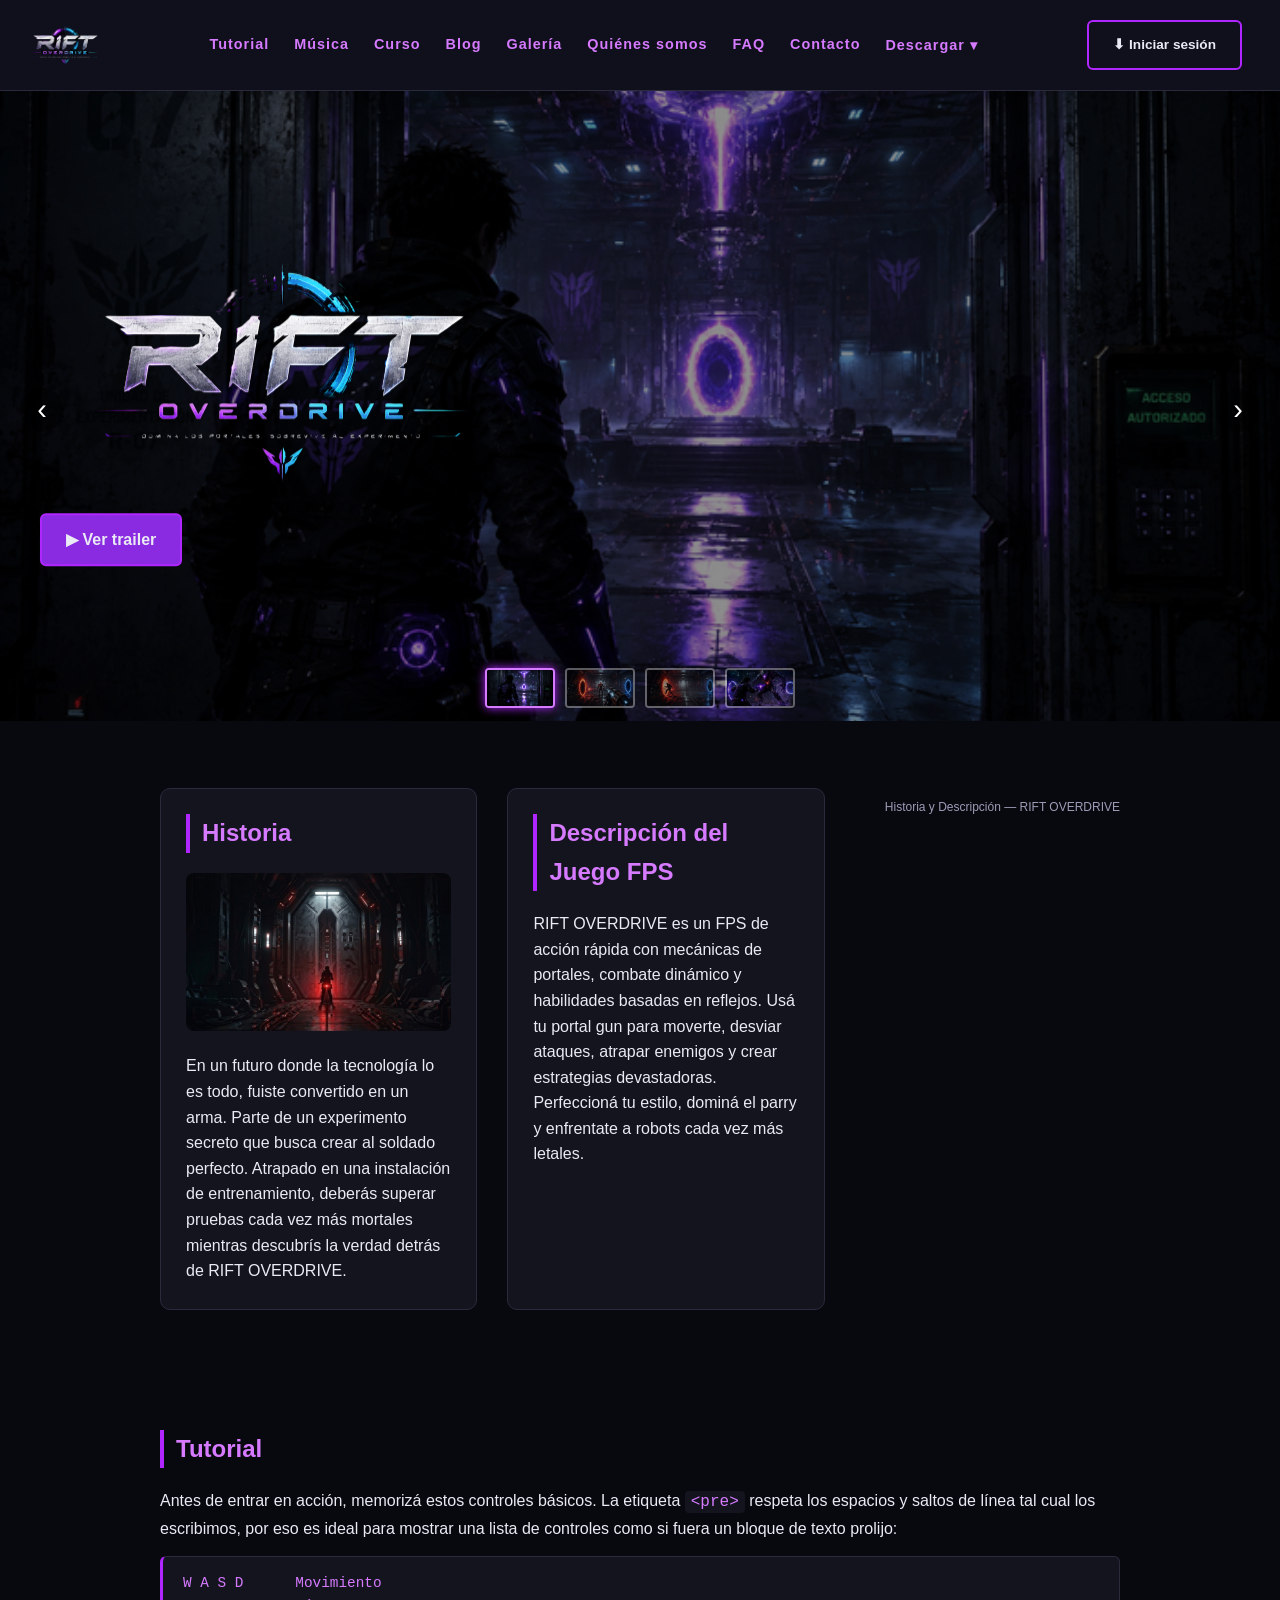
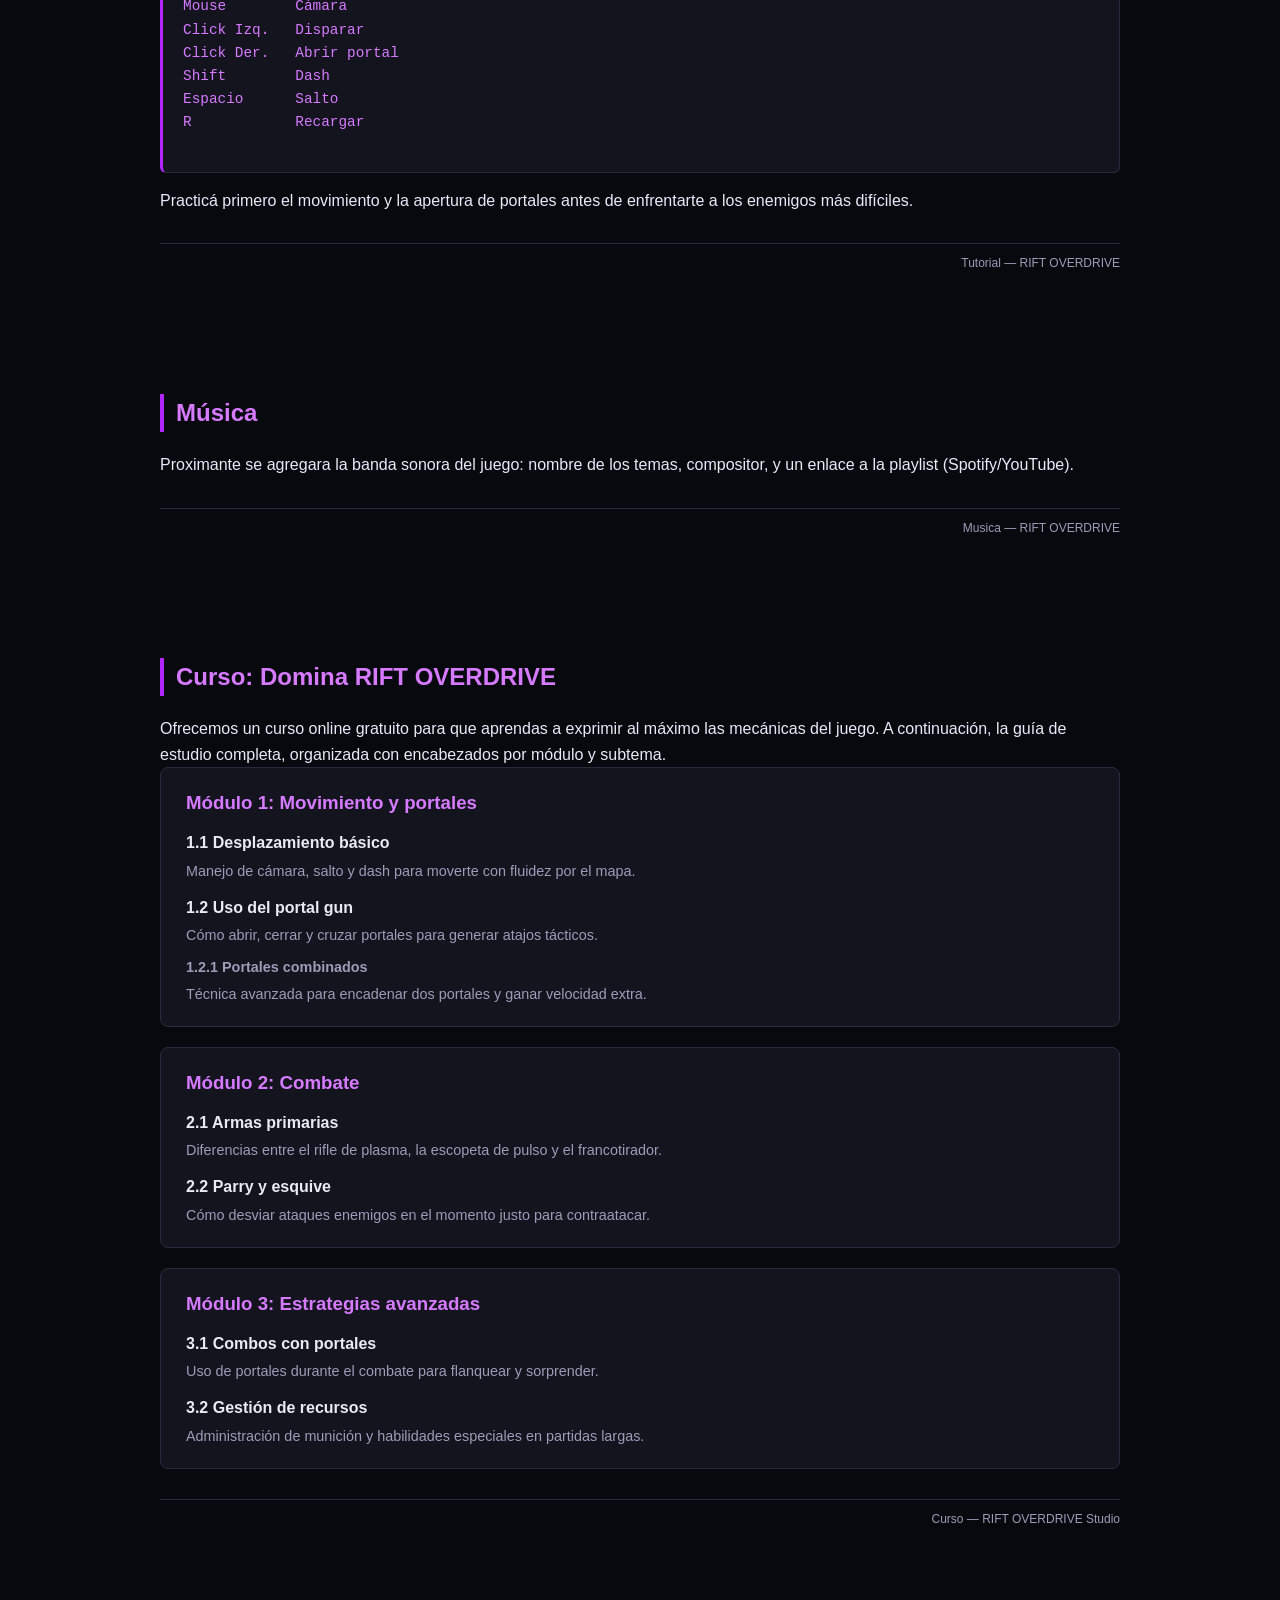
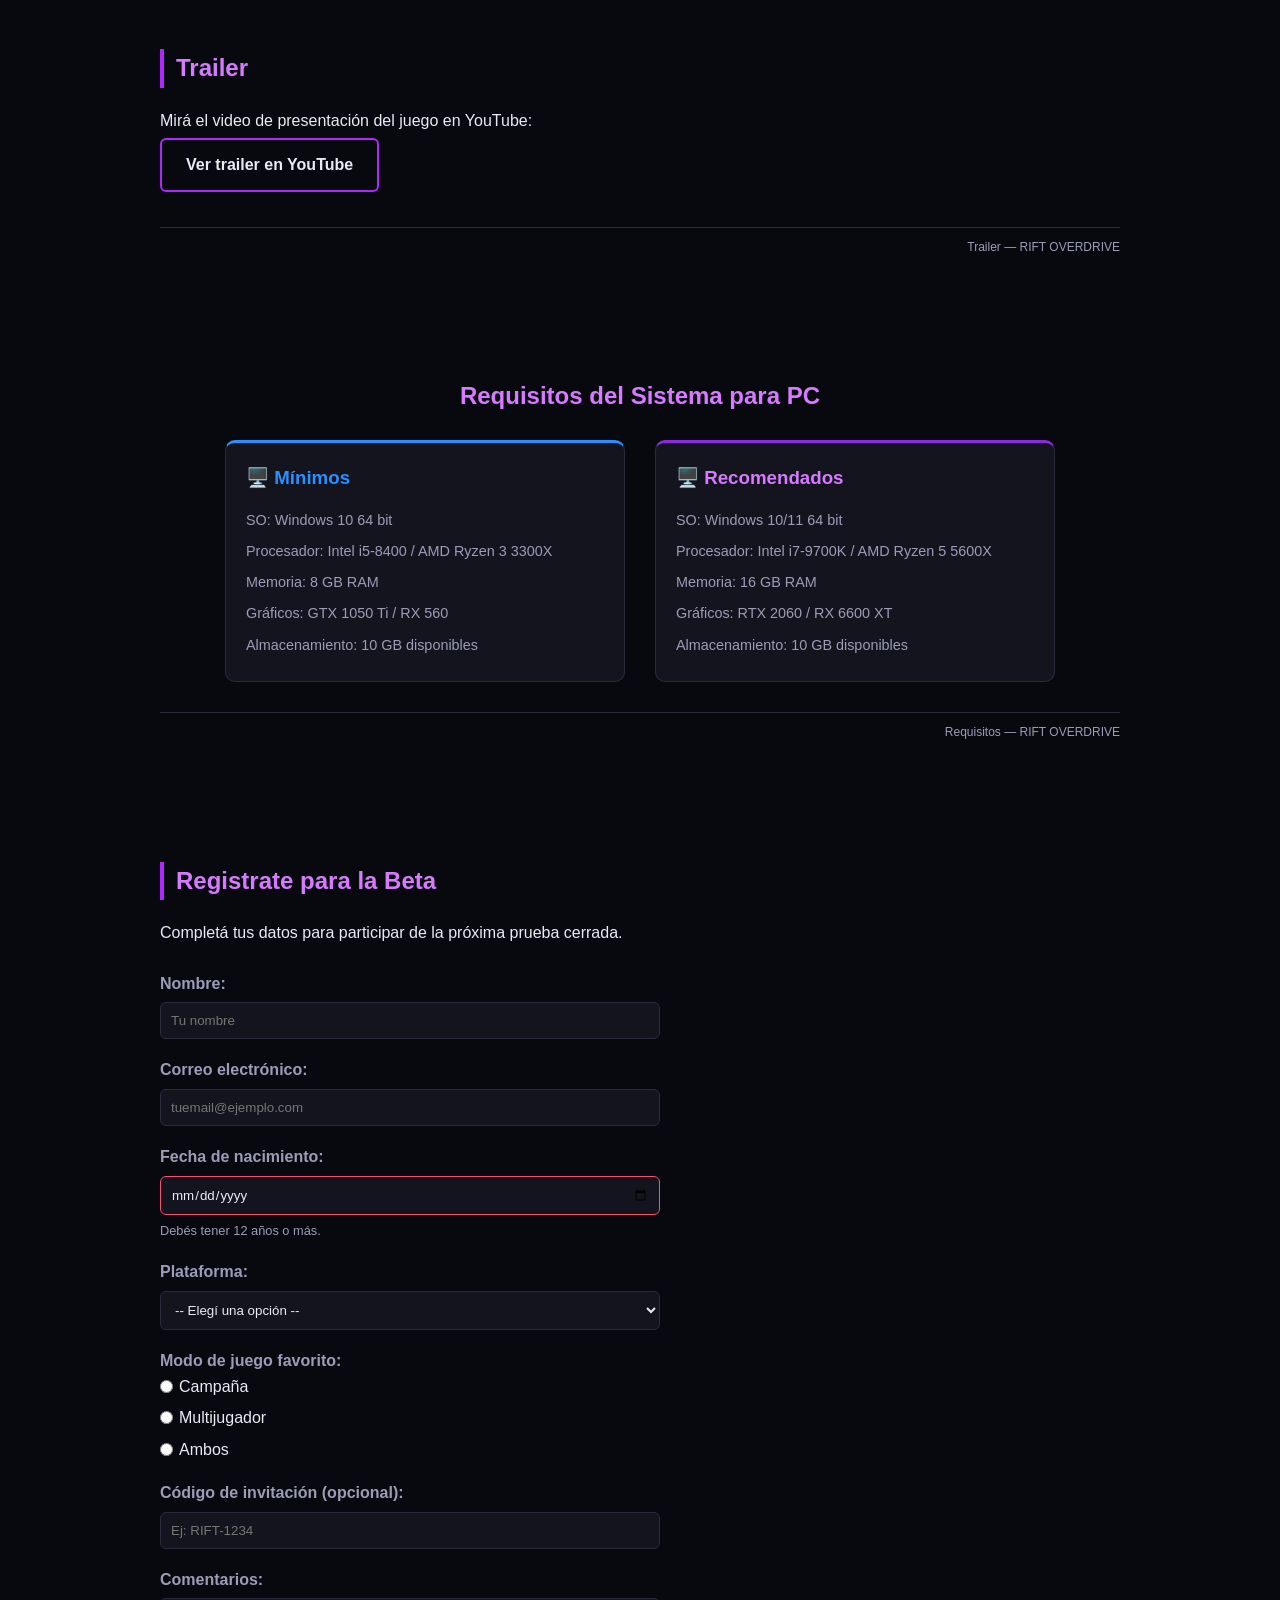
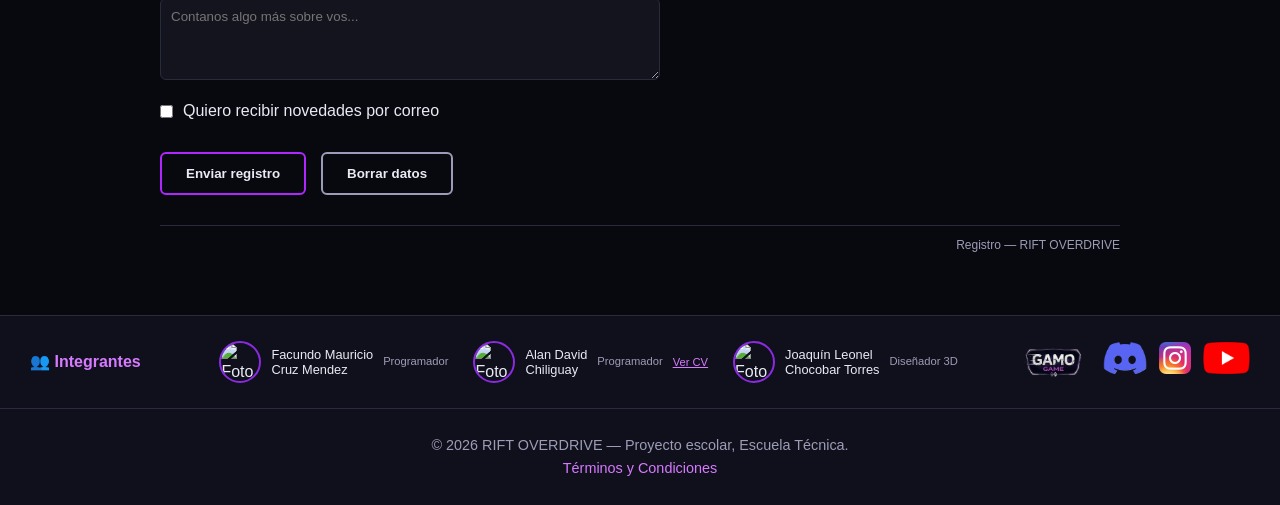
==== index.html @ cf60bb04 "nuevos cambios en la web" ====
<!DOCTYPE html>
<html lang="es">
<head>
  <meta charset="UTF-8">
  <meta name="viewport" content="width=device-width, initial-scale=1.0">
  <title>RIFT OVERDRIVE — Juego FPS de portales futurista para PC</title>
  <meta name="description" content="RIFT OVERDRIVE es un videojuego FPS futurista con portales y combate rapido. Descarga la beta para Windows y Linux, mira el trailer y conoce la historia.">
  <link rel="stylesheet" href="RIFT-OVERDRIVE.css">
</head>
<body>

  <a href="#contenido-principal" class="skip-link">Saltar al contenido principal</a>

  <!-- ===================== ENCABEZADO / LOGO + MENÚ ===================== -->
  <header class="header">
    <img src="img/logo-header.png" alt="Logo de RIFT OVERDRIVE" class="logo" width="70" height="42">

    <nav class="nav">
      <a href="#tutorial">Tutorial</a>
      <a href="#musica">Música</a>
      <a href="#curso">Curso</a>
      <a href="blog.html">Blog</a>
      <a href="galeria.html">Galería</a>
      <a href="quienes-somos.html">Quiénes somos</a>
      <a href="preguntas.html">FAQ</a>
      <a href="contacto.html">Contacto</a>

      <div class="dropdown">
        <a href="descarga.html">Descargar ▾</a>
        <div class="dropdown-menu">
          <a href="descargas/rift-overdrive-windows.zip" download>Windows</a>
          <a href="descargas/rift-overdrive-linux.zip" download>Linux</a>
        </div>
      </div>
    </nav>

    <a href="login.html" class="boton boton-header">⬇ Iniciar sesión</a>
  </header>

  <main id="contenido-principal">

  <h1 class="visualmente-oculto">RIFT OVERDRIVE — FPS de acción con portales</h1>

  <!-- ===================== INICIO / HERO (CARRUSEL ESTILO STEAM) ===================== -->
  <section id="inicio" class="hero">

    <div class="hero-media">
      <button type="button" class="hero-flecha hero-flecha-izq" onclick="cambiarHero(-1)" aria-label="Imagen anterior">‹</button>

      <img src="img/sala.png"
           alt="Instalación de entrenamiento donde transcurre la historia"
           class="hero-img" id="hero-img-principal">

      <button type="button" class="hero-flecha hero-flecha-der" onclick="cambiarHero(1)" aria-label="Imagen siguiente">›</button>
    </div>

    <div class="hero-texto">
      <img src="img/logo-hero.png" alt="RIFT OVERDRIVE — Domina los portales. Sobrevive al experimento." class="hero-logo">
      <a href="https://www.youtube.com/" target="_blank" rel="noopener noreferrer" class="boton boton-play">
        <span aria-hidden="true">▶</span> Ver trailer
      </a>
    </div>

    <div class="hero-miniaturas">
      <button type="button" class="miniatura activa" onclick="mostrarHero(0)" aria-label="Ver imagen 1">
        <img src="img/sala.png" alt="Escenario principal">
      </button>
      <button type="button" class="miniatura" onclick="mostrarHero(1)" aria-label="Ver imagen 2">
        <img src="img/batalla.jpg" alt="Escenario de combate">
      </button>
      <button type="button" class="miniatura" onclick="mostrarHero(2)" aria-label="Ver imagen 3">
        <img src="img/portal2.jpg" alt="Uso de portal">
      </button>
      <button type="button" class="miniatura" onclick="mostrarHero(3)" aria-label="Ver imagen 4">
        <img src="img/enemigo.png" alt="Combate contra enemigo">
      </button>
    </div>
  </section>

  <!-- ===================== HISTORIA + DESCRIPCIÓN ===================== -->
  <section class="seccion dos-columnas">
    <div class="columna" id="historia">
      <h2>Historia</h2>
      <img src="img/portal.jpg" alt="Silueta atravesando un portal en un pasillo oscuro" class="img-columna">
      <p>
        En un futuro donde la tecnología lo es todo, fuiste convertido en un
        arma. Parte de un experimento secreto que busca crear al soldado
        perfecto. Atrapado en una instalación de entrenamiento, deberás
        superar pruebas cada vez más mortales mientras descubrís la verdad
        detrás de RIFT OVERDRIVE.
      </p>
    </div>

    <div class="columna" id="descripcion">
      <h2>Descripción del Juego FPS</h2>
      <p>
        RIFT OVERDRIVE es un FPS de acción rápida con mecánicas de portales,
        combate dinámico y habilidades basadas en reflejos. Usá tu portal gun
        para moverte, desviar ataques, atrapar enemigos y crear estrategias
        devastadoras. Perfeccioná tu estilo, dominá el parry y enfrentate a
        robots cada vez más letales.
      </p>
    </div>

    <hr>
    <footer class="footer-seccion">
      <p>Historia y Descripción — RIFT OVERDRIVE</p>
    </footer>
  </section>

  <!-- ===================== TUTORIAL ===================== -->
  <section id="tutorial" class="seccion">
    <h2>Tutorial</h2>
    <p>
      Antes de entrar en acción, memorizá estos controles básicos. La etiqueta
      <code>&lt;pre&gt;</code> respeta los espacios y saltos de línea tal cual
      los escribimos, por eso es ideal para mostrar una lista de controles
      como si fuera un bloque de texto prolijo:
    </p>
    <pre class="controles">
W A S D      Movimiento
Mouse        Cámara
Click Izq.   Disparar
Click Der.   Abrir portal
Shift        Dash
Espacio      Salto
R            Recargar
    </pre>
    <p>
      Practicá primero el movimiento y la apertura de portales antes de
      enfrentarte a los enemigos más difíciles.
    </p>

    <hr>
    <footer class="footer-seccion">
      <p>Tutorial — RIFT OVERDRIVE</p>
    </footer>
  </section>

  <!-- ===================== MÚSICA ===================== -->
  <section id="musica" class="seccion">
    <h2>Música</h2>
    <p>
      Proximante se agregara la banda sonora del juego: nombre de los temas,
      compositor, y un enlace a la playlist (Spotify/YouTube).
    </p>

    <hr>
    <footer class="footer-seccion">
      <p>Musica — RIFT OVERDRIVE</p>
    </footer>
  </section>

  <!-- ===================== CURSO ===================== -->
  <section id="curso" class="seccion">
    <h2>Curso: Domina RIFT OVERDRIVE</h2>
    <p>
      Ofrecemos un curso online gratuito para que aprendas a exprimir al
      máximo las mecánicas del juego. A continuación, la guía de estudio
      completa, organizada con encabezados por módulo y subtema.
    </p>

    <article class="modulo">
      <h3>Módulo 1: Movimiento y portales</h3>

      <h4>1.1 Desplazamiento básico</h4>
      <p>Manejo de cámara, salto y dash para moverte con fluidez por el mapa.</p>

      <h4>1.2 Uso del portal gun</h4>
      <p>Cómo abrir, cerrar y cruzar portales para generar atajos tácticos.</p>

      <h5>1.2.1 Portales combinados</h5>
      <p>Técnica avanzada para encadenar dos portales y ganar velocidad extra.</p>
    </article>

    <article class="modulo">
      <h3>Módulo 2: Combate</h3>

      <h4>2.1 Armas primarias</h4>
      <p>Diferencias entre el rifle de plasma, la escopeta de pulso y el francotirador.</p>

      <h4>2.2 Parry y esquive</h4>
      <p>Cómo desviar ataques enemigos en el momento justo para contraatacar.</p>
    </article>

    <article class="modulo">
      <h3>Módulo 3: Estrategias avanzadas</h3>

      <h4>3.1 Combos con portales</h4>
      <p>Uso de portales durante el combate para flanquear y sorprender.</p>

      <h4>3.2 Gestión de recursos</h4>
      <p>Administración de munición y habilidades especiales en partidas largas.</p>
    </article>

    <hr>
    <footer class="footer-seccion">
      <p>Curso — RIFT OVERDRIVE Studio</p>
    </footer>
  </section>

  <!-- ===================== TRAILER ===================== -->
  <section id="trailer" class="seccion">
    <h2>Trailer</h2>
    <p>Mirá el video de presentación del juego en YouTube:</p>
    <a href="https://www.youtube.com/" target="_blank" rel="noopener noreferrer" class="boton">
      Ver trailer en YouTube
    </a>

    <hr>
    <footer class="footer-seccion">
      <p>Trailer — RIFT OVERDRIVE</p>
    </footer>
  </section>


  <!-- ===================== REQUISITOS ===================== -->
  <section id="requisitos" class="seccion">
    <h2 class="titulo-centrado">Requisitos del Sistema para PC</h2>

    <div class="requisitos-grid">
      <div class="req-columna req-minimos">
        <h3><span aria-hidden="true">🖥️</span> Mínimos</h3>
        <ul>
          <li>SO: Windows 10 64 bit</li>
          <li>Procesador: Intel i5-8400 / AMD Ryzen 3 3300X</li>
          <li>Memoria: 8 GB RAM</li>
          <li>Gráficos: GTX 1050 Ti / RX 560</li>
          <li>Almacenamiento: 10 GB disponibles</li>
        </ul>
      </div>

      <div class="req-columna req-recomendados">
        <h3><span aria-hidden="true">🖥️</span> Recomendados</h3>
        <ul>
          <li>SO: Windows 10/11 64 bit</li>
          <li>Procesador: Intel i7-9700K / AMD Ryzen 5 5600X</li>
          <li>Memoria: 16 GB RAM</li>
          <li>Gráficos: RTX 2060 / RX 6600 XT</li>
          <li>Almacenamiento: 10 GB disponibles</li>
        </ul>
      </div>
    </div>

    <hr>
    <footer class="footer-seccion">
      <p>Requisitos — RIFT OVERDRIVE</p>
    </footer>
  </section>

  <!-- ===================== REGISTRO BETA (FORMULARIO) ===================== -->
  <section id="registro" class="seccion">
    <h2>Registrate para la Beta</h2>
    <p>Completá tus datos para participar de la próxima prueba cerrada.</p>

    <form action="/registrar-beta.php" method="post" class="formulario">

      <div class="campo">
        <label for="nombre">Nombre:</label>
        <input type="text" id="nombre" name="nombre" placeholder="Tu nombre"
               required minlength="3" maxlength="40">
      </div>

      <div class="campo">
        <label for="email">Correo electrónico:</label>
        <input type="email" id="email" name="email" placeholder="tuemail@ejemplo.com" required>
      </div>

      <div class="campo">
        <label for="nacimiento">Fecha de nacimiento:</label>
        <input type="date" id="nacimiento" name="nacimiento" required max="2014-12-31">
        <small>Debés tener 12 años o más.</small>
      </div>

      <div class="campo">
        <label for="plataforma">Plataforma:</label>
        <select id="plataforma" name="plataforma" required>
          <option value="">-- Elegí una opción --</option>
          <option value="pc">PC</option>
          <option value="ps5">PlayStation 5</option>
          <option value="xbox">Xbox Series X/S</option>
        </select>
      </div>

      <fieldset class="campo">
        <legend>Modo de juego favorito:</legend>
        <label><input type="radio" name="modo" value="campania" required> Campaña</label>
        <label><input type="radio" name="modo" value="multijugador"> Multijugador</label>
        <label><input type="radio" name="modo" value="ambos"> Ambos</label>
      </fieldset>

      <div class="campo">
        <label for="codigo">Código de invitación (opcional):</label>
        <input type="text" id="codigo" name="codigo" placeholder="Ej: RIFT-1234"
               pattern="RIFT-[0-9]{4}" title="Formato: RIFT-1234">
      </div>

      <div class="campo">
        <label for="comentarios">Comentarios:</label>
        <textarea id="comentarios" name="comentarios" rows="4" cols="50"
                  placeholder="Contanos algo más sobre vos..."></textarea>
      </div>

      <div class="campo checkbox">
        <input type="checkbox" id="newsletter" name="newsletter" value="si">
        <label for="newsletter">Quiero recibir novedades por correo</label>
      </div>

      <input type="hidden" name="origen" value="sitio-web">

      <div class="botones-form">
        <button type="submit">Enviar registro</button>
        <button type="reset">Borrar datos</button>
      </div>

    </form>

    <hr>
    <footer class="footer-seccion">
      <p>Registro — RIFT OVERDRIVE</p>
    </footer>
  </section>

  <!-- ===================== INTEGRANTES / FRANJA DE ESTUDIO ===================== -->
  <section id="equipo" class="franja-integrantes">
    <div class="integrantes-titulo"><span aria-hidden="true">👥</span> Integrantes</div>

    <div class="integrantes-lista">
      <div class="integrante">
        <img src="img/integrante1.jpg" alt="Foto de Facundo Mauricio Cruz Mendez">
        <p>Facundo Mauricio<br>Cruz Mendez</p>
        <span>Programador</span>
      </div>
      <div class="integrante">
        <img src="img/integrante2.jpg" alt="Foto de Alan David Chiliguay">
        <p>Alan David<br>Chiliguay</p>
        <span>Programador</span>
        <a href="CV.html" class="link-cv">Ver CV</a>
      </div>
      <div class="integrante">
        <img src="img/integrante3.jpg" alt="Foto de Joaquín Leonel Chocobar Torres">
        <p>Joaquín Leonel<br>Chocobar Torres</p>
        <span>Diseñador 3D</span>
      </div>
    </div>

    <div class="estudio">
      <img src="img/logo-studio.png" alt="Logo de Rift Studio">
      <div class="redes">
        <a href="https://discord.com" target="_blank" rel="noopener noreferrer" aria-label="Discord">
          <img src="img/discord.png" alt="Discord">
        </a>
        <a href="https://instagram.com" target="_blank" rel="noopener noreferrer" aria-label="Instagram">
          <img src="img/instagram.png" alt="Instagram">
        </a>
        <a href="https://youtube.com" target="_blank" rel="noopener noreferrer" aria-label="YouTube">
          <img src="img/youtube.png" alt="YouTube">
        </a>
      </div>
    </div>
  </section>


  </main>

  <!-- ===================== PIE DE PÁGINA ===================== -->
  <footer class="footer">
    <p>&copy; 2026 RIFT OVERDRIVE — Proyecto escolar, Escuela Técnica.</p>
    <p><a href="terminos.html">Términos y Condiciones</a></p>
  </footer>

  <script src="RIFT-OVERDRIVE.js"></script>

</body>
</html>
---- RIFT-OVERDRIVE.css ----
/* ===================== VARIABLES DE COLOR ===================== */
:root {
  --fondo: #08080f;
  --fondo-seccion: #10101c;
  --fondo-tarjeta: #14141f;
  --violeta: #8a2be2;
  --neon: #b026ff;
  --neon-claro: #d67aff;
  --azul: #2a8fff;
  --texto: #eaeaf5;
  --texto-suave: #9c9cb8;
  --borde: #2a2a3d;
}

/* ===================== RESET BÁSICO ===================== */
* {
  margin: 0;
  padding: 0;
  box-sizing: border-box;
}

body {
  background-color: var(--fondo);
  color: var(--texto);
  font-family: "Segoe UI", Arial, sans-serif;
  line-height: 1.6;
}

h1, h2, h3 {
  color: var(--neon-claro);
}

a {
  color: var(--neon-claro);
  text-decoration: none;
}

/* ===================== ACCESIBILIDAD: SALTAR AL CONTENIDO ===================== */
.skip-link {
  position: absolute;
  top: -60px;
  left: 10px;
  background-color: var(--neon);
  color: #fff;
  padding: 10px 18px;
  border-radius: 6px;
  font-weight: bold;
  z-index: 100;
  transition: top 0.2s;
}

.skip-link:focus {
  top: 10px;
}

/* ===================== ENCABEZADO ===================== */
.header {
  display: flex;
  align-items: center;
  justify-content: space-between;
  padding: 15px 30px;
  background-color: var(--fondo-seccion);
  border-bottom: 1px solid var(--borde);
  flex-wrap: wrap;
  gap: 15px;
}

.logo {
  height: 42px;
}

.nav {
  display: flex;
  align-items: center;
  gap: 25px;
}

.nav a {
  font-weight: bold;
  letter-spacing: 1px;
  font-size: 0.9rem;
  transition: color 0.2s;
}

.nav a:hover {
  color: #fff;
  text-shadow: 0 0 10px var(--neon);
}

/* Menú desplegable de Descargar */
.dropdown {
  position: relative;
}

.dropdown-menu {
  display: none;
  position: absolute;
  top: 130%;
  left: 0;
  background-color: var(--fondo-tarjeta);
  border: 1px solid var(--borde);
  border-radius: 6px;
  overflow: hidden;
  min-width: 120px;
  z-index: 10;
}

.dropdown-menu a {
  display: block;
  padding: 10px 16px;
  font-size: 0.85rem;
}

.dropdown-menu a:hover {
  background-color: var(--fondo-seccion);
}

.dropdown:hover .dropdown-menu,
.dropdown:focus-within .dropdown-menu {
  display: block;
}

.boton-header {
  border: 1px solid var(--borde);
  border-radius: 6px;
  padding: 10px 18px;
  font-size: 0.85rem;
  font-weight: bold;
}

.boton-header:hover {
  border-color: var(--neon);
  box-shadow: 0 0 10px var(--neon);
}

/* ===================== HERO / INICIO ===================== */
.hero {
  position: relative;
  overflow: hidden;
}

.hero-img {
  width: 100%;
  height: 70vh;
  object-fit: cover;
  filter: brightness(0.55);
}

.hero-texto {
  position: absolute;
  top: 50%;
  left: 40px;
  transform: translateY(-50%);
  max-width: 500px;
}

.titulo-juego {
  display: flex;
  flex-direction: column;
  line-height: 0.9;
  margin-bottom: 15px;
}

.titulo-juego .linea1 {
  font-size: 4rem;
  font-weight: 900;
  color: #fff;
  letter-spacing: 4px;
}

.titulo-juego .linea2 {
  font-size: 3rem;
  font-weight: 900;
  color: var(--neon-claro);
  letter-spacing: 6px;
  text-shadow: 0 0 15px var(--neon);
}

.tagline {
  color: var(--texto-suave);
  letter-spacing: 1px;
  margin-bottom: 25px;
}

.hero-logo {
  max-width: 480px;
  width: 100%;
  height: auto;
  display: block;
  margin-bottom: 20px;
}

.boton-play {
  display: inline-block;
  padding: 14px 28px;
  background-color: var(--violeta);
  color: #fff;
  font-weight: bold;
  border-radius: 6px;
  transition: 0.2s;
}

.boton-play:hover {
  box-shadow: 0 0 20px var(--neon);
}

/* ===================== HERO / CARRUSEL ESTILO STEAM ===================== */
.hero-media {
  position: relative;
}

.hero-flecha {
  position: absolute;
  top: 50%;
  transform: translateY(-50%);
  z-index: 5;
  width: 44px;
  height: 44px;
  border: none;
  border-radius: 50%;
  background-color: rgba(0, 0, 0, 0.5);
  color: #fff;
  font-size: 1.8rem;
  line-height: 1;
  cursor: pointer;
  transition: 0.2s;
}

.hero-flecha:hover {
  background-color: var(--violeta);
  box-shadow: 0 0 12px var(--neon);
}

.hero-flecha-izq {
  left: 20px;
}

.hero-flecha-der {
  right: 20px;
}

.hero-miniaturas {
  position: absolute;
  bottom: 20px;
  left: 50%;
  transform: translateX(-50%);
  display: flex;
  gap: 10px;
  z-index: 5;
}

.miniatura {
  width: 70px;
  height: 40px;
  padding: 0;
  border: 2px solid rgba(255, 255, 255, 0.35);
  border-radius: 4px;
  overflow: hidden;
  cursor: pointer;
  background: none;
  transition: 0.2s;
}

.miniatura img {
  width: 100%;
  height: 100%;
  object-fit: cover;
  display: block;
  filter: brightness(0.7);
  transition: 0.2s;
}

.miniatura:hover {
  border-color: var(--neon-claro);
}

.miniatura:hover img {
  filter: brightness(1);
}

.miniatura.activa {
  border-color: var(--neon-claro);
  box-shadow: 0 0 10px var(--neon);
}

.miniatura.activa img {
  filter: brightness(1);
}

/* ===================== BOTONES GENÉRICOS ===================== */
.boton {
  display: inline-block;
  padding: 12px 24px;
  border: 2px solid var(--neon);
  border-radius: 6px;
  color: var(--texto);
  font-weight: bold;
  transition: 0.2s;
  margin: 5px 8px 5px 0;
}

.boton:hover {
  background-color: var(--neon);
  color: #fff;
  box-shadow: 0 0 15px var(--neon);
}

/* ===================== SECCIONES GENERALES ===================== */
.seccion {
  max-width: 1000px;
  margin: 0 auto;
  padding: 60px 20px;
}

.seccion h2 {
  margin-bottom: 20px;
  border-left: 4px solid var(--neon);
  padding-left: 12px;
}

.titulo-centrado {
  text-align: center;
  border-left: none !important;
  padding-left: 0 !important;
}

/* ===================== HISTORIA + DESCRIPCIÓN (2 COLUMNAS) ===================== */
.dos-columnas {
  display: flex;
  gap: 30px;
  flex-wrap: wrap;
}

.columna {
  flex: 1;
  min-width: 280px;
  background-color: var(--fondo-tarjeta);
  border: 1px solid var(--borde);
  border-radius: 10px;
  padding: 25px;
}

.img-columna {
  width: 100%;
  border-radius: 8px;
  margin-bottom: 15px;
}

/* ===================== GALERÍA ===================== */
.galeria {
  display: grid;
  grid-template-columns: repeat(auto-fit, minmax(220px, 1fr));
  gap: 15px;
  margin-top: 20px;
}

.galeria img {
  width: 100%;
  border-radius: 8px;
  border: 1px solid var(--borde);
}

/* ===================== REQUISITOS ===================== */
.requisitos-grid {
  display: flex;
  gap: 30px;
  flex-wrap: wrap;
  margin-top: 25px;
  justify-content: center;
}

.req-columna {
  flex: 1;
  min-width: 260px;
  max-width: 400px;
  background-color: var(--fondo-tarjeta);
  border-radius: 10px;
  padding: 20px;
  border: 1px solid var(--borde);
  border-top: 3px solid var(--azul);
}

.req-recomendados {
  border-top-color: var(--violeta);
}

.req-columna h3 {
  margin-bottom: 12px;
}

.req-minimos h3 { color: var(--azul); }
.req-recomendados h3 { color: var(--neon-claro); }

.req-columna ul {
  list-style: none;
}

.req-columna li {
  padding: 4px 0;
  color: var(--texto-suave);
  font-size: 0.9rem;
}

/* ===================== DESCARGA ===================== */
.descarga-seccion {
  display: flex;
  align-items: center;
  gap: 40px;
  flex-wrap: wrap;
}

.descarga-info {
  flex: 1;
  min-width: 280px;
}

.descarga-info p {
  color: var(--texto-suave);
  margin-bottom: 25px;
}

.botones-descarga-grande {
  display: flex;
  flex-direction: column;
  gap: 15px;
  max-width: 320px;
}

.boton-descarga {
  display: flex;
  justify-content: space-between;
  align-items: center;
  padding: 16px 20px;
  border-radius: 8px;
  font-weight: bold;
  color: #fff;
  transition: 0.2s;
}

.boton-descarga.windows {
  background-color: rgba(42, 143, 255, 0.15);
  border: 1px solid var(--azul);
}

.boton-descarga.linux {
  background-color: rgba(138, 43, 226, 0.15);
  border: 1px solid var(--violeta);
}

.boton-descarga:hover {
  filter: brightness(1.3);
}

.descarga-img {
  flex: 1;
  min-width: 280px;
  max-width: 480px;
  width: 100%;
  border-radius: 10px;
}

/* ===================== PASOS DE DESCARGA ===================== */
.pasos-descarga {
  max-width: 1000px;
  margin: 0 auto 60px;
  padding: 30px 20px;
  background-color: var(--fondo-tarjeta);
  border-radius: 10px;
  border: 1px solid var(--borde);
}

.pasos-descarga h3 {
  text-align: center;
  margin-bottom: 25px;
}

.pasos {
  display: flex;
  align-items: center;
  justify-content: center;
  gap: 15px;
  flex-wrap: wrap;
}

.paso {
  display: flex;
  align-items: center;
  gap: 12px;
  max-width: 250px;
}

.paso-num {
  display: flex;
  align-items: center;
  justify-content: center;
  min-width: 34px;
  height: 34px;
  border-radius: 50%;
  background-color: var(--violeta);
  color: #fff;
  font-weight: bold;
}

.paso p {
  color: var(--texto-suave);
  font-size: 0.85rem;
}

.flecha {
  color: var(--texto-suave);
  font-size: 1.5rem;
}

/* ===================== FORMULARIO (REGISTRO BETA) ===================== */
.formulario {
  max-width: 500px;
  margin-top: 25px;
  display: flex;
  flex-direction: column;
  gap: 18px;
}

.campo {
  display: flex;
  flex-direction: column;
  gap: 6px;
  border: none;
}

.campo label,
.campo legend {
  font-weight: bold;
  color: var(--texto-suave);
}

.campo input[type="text"],
.campo input[type="email"],
.campo input[type="date"],
.campo select,
.campo textarea {
  background-color: var(--fondo-tarjeta);
  border: 1px solid var(--borde);
  border-radius: 6px;
  padding: 10px;
  color: var(--texto);
  font-family: inherit;
}

.campo input:focus,
.campo select:focus,
.campo textarea:focus {
  outline: none;
  border-color: var(--neon);
  box-shadow: 0 0 8px var(--neon);
}

.campo input:invalid:not(:placeholder-shown) {
  border-color: #ff4d6d;
}

.campo small {
  color: var(--texto-suave);
  font-size: 0.8rem;
}

fieldset.campo label {
  font-weight: normal;
  display: inline-flex;
  align-items: center;
  gap: 6px;
  margin-right: 15px;
  color: var(--texto);
}

.campo.checkbox {
  flex-direction: row;
  align-items: center;
  gap: 10px;
}

.campo.checkbox label {
  font-weight: normal;
  color: var(--texto);
}

.botones-form {
  display: flex;
  gap: 15px;
  margin-top: 10px;
}

.botones-form button {
  padding: 12px 24px;
  border: 2px solid var(--neon);
  border-radius: 6px;
  background-color: transparent;
  color: var(--texto);
  font-weight: bold;
  cursor: pointer;
  transition: 0.2s;
}

.botones-form button:hover {
  background-color: var(--neon);
  color: #fff;
  box-shadow: 0 0 15px var(--neon);
}

.botones-form button[type="reset"] {
  border-color: var(--texto-suave);
}

.botones-form button[type="reset"]:hover {
  background-color: var(--texto-suave);
  box-shadow: none;
}

/* ===================== FRANJA INTEGRANTES / ESTUDIO ===================== */
.franja-integrantes {
  display: flex;
  align-items: center;
  justify-content: space-between;
  flex-wrap: wrap;
  gap: 25px;
  padding: 25px 30px;
  background-color: var(--fondo-seccion);
  border-top: 1px solid var(--borde);
  border-bottom: 1px solid var(--borde);
}

.integrantes-titulo {
  font-weight: bold;
  color: var(--neon-claro);
  min-width: 130px;
}

.integrantes-lista {
  display: flex;
  gap: 25px;
  flex-wrap: wrap;
}

.integrante {
  display: flex;
  align-items: center;
  gap: 10px;
}

.integrante img {
  width: 42px;
  height: 42px;
  border-radius: 50%;
  object-fit: cover;
  border: 2px solid var(--violeta);
}

.integrante p {
  font-size: 0.8rem;
  line-height: 1.2;
}

.integrante span {
  display: block;
  font-size: 0.7rem;
  color: var(--texto-suave);
}

.link-cv {
  display: block;
  font-size: 0.7rem;
  color: var(--neon-claro);
  text-decoration: underline;
  margin-top: 2px;
}

.link-cv:hover {
  color: var(--violeta);
}

.estudio {
  display: flex;
  align-items: center;
  gap: 15px;
}

.estudio img {
  height: 32px;
}

.redes {
  display: flex;
  gap: 12px;
  font-size: 1.1rem;
}

/* ===================== CONTROLES (PRE) ===================== */
.controles {
  background-color: var(--fondo-tarjeta);
  border: 1px solid var(--borde);
  border-left: 3px solid var(--neon);
  border-radius: 6px;
  padding: 15px 20px;
  color: var(--neon-claro);
  font-family: "Courier New", monospace;
  font-size: 0.9rem;
  overflow-x: auto;
  margin: 15px 0;
}

code {
  background-color: var(--fondo-tarjeta);
  padding: 2px 6px;
  border-radius: 4px;
  font-family: "Courier New", monospace;
  color: var(--neon-claro);
}

/* ===================== CURSO ===================== */
.modulo {
  background-color: var(--fondo-tarjeta);
  border: 1px solid var(--borde);
  border-radius: 8px;
  padding: 20px 25px;
  margin-bottom: 20px;
}

.modulo h3 {
  border-left: none;
  margin-bottom: 10px;
}

.modulo h4 {
  color: var(--texto);
  margin: 12px 0 4px;
}

.modulo h5 {
  color: var(--texto-suave);
  margin: 8px 0 4px;
  font-size: 0.9rem;
}

.modulo p {
  color: var(--texto-suave);
  font-size: 0.9rem;
}

/* ===================== BLOG ===================== */
.entrada-blog {
  background-color: var(--fondo-tarjeta);
  border: 1px solid var(--borde);
  border-radius: 8px;
  padding: 20px 25px;
  margin-bottom: 20px;
}

.entrada-blog h3 {
  border-left: none;
  margin-bottom: 8px;
}

.comentarios {
  margin-top: 25px;
}

.comentarios h4 {
  color: var(--texto);
  margin-bottom: 12px;
}

.comentario {
  border-left: 3px solid var(--violeta);
  padding: 8px 15px;
  margin-bottom: 10px;
  background-color: var(--fondo-tarjeta);
  border-radius: 0 6px 6px 0;
  font-size: 0.9rem;
  color: var(--texto-suave);
}

.comentario strong {
  color: var(--neon-claro);
}

/* ===================== PIE DE CADA SECCIÓN ===================== */
.seccion hr {
  border: none;
  border-top: 1px solid var(--borde);
  margin-top: 30px;
}

.footer-seccion {
  text-align: right;
  padding-top: 10px;
  font-size: 0.75rem;
  color: var(--texto-suave);
}

/* ===================== LOGIN ===================== */
.login-seccion {
  display: flex;
  justify-content: center;
  padding-top: 80px;
  padding-bottom: 80px;
}

.login-caja {
  width: 100%;
  max-width: 380px;
  background-color: var(--fondo-tarjeta);
  border: 1px solid var(--borde);
  border-radius: 10px;
  padding: 35px 30px;
  text-align: center;
}

.login-caja h2 {
  border-left: none;
  padding-left: 0;
  margin-bottom: 10px;
}

.login-caja > p {
  color: var(--texto-suave);
  margin-bottom: 25px;
  font-size: 0.9rem;
}

.login-caja .formulario {
  text-align: left;
  margin-top: 0;
}

.login-caja .botones-form {
  justify-content: center;
}

.login-caja .botones-form button {
  width: 100%;
}

.login-alt {
  margin-top: 20px;
  font-size: 0.85rem;
  color: var(--texto-suave);
}

.volver-inicio {
  text-align: center;
  margin: 20px 0 40px;
}

/* ===================== PIE DE PÁGINA ===================== */
.footer {
  text-align: center;
  padding: 25px;
  background-color: var(--fondo-seccion);
  color: var(--texto-suave);
  font-size: 0.9rem;
}

/* ===================== ACCESIBILIDAD: H1 OCULTO VISUALMENTE ===================== */
.visualmente-oculto {
  position: absolute;
  width: 1px;
  height: 1px;
  overflow: hidden;
  clip: rect(0, 0, 0, 0);
  white-space: nowrap;
}
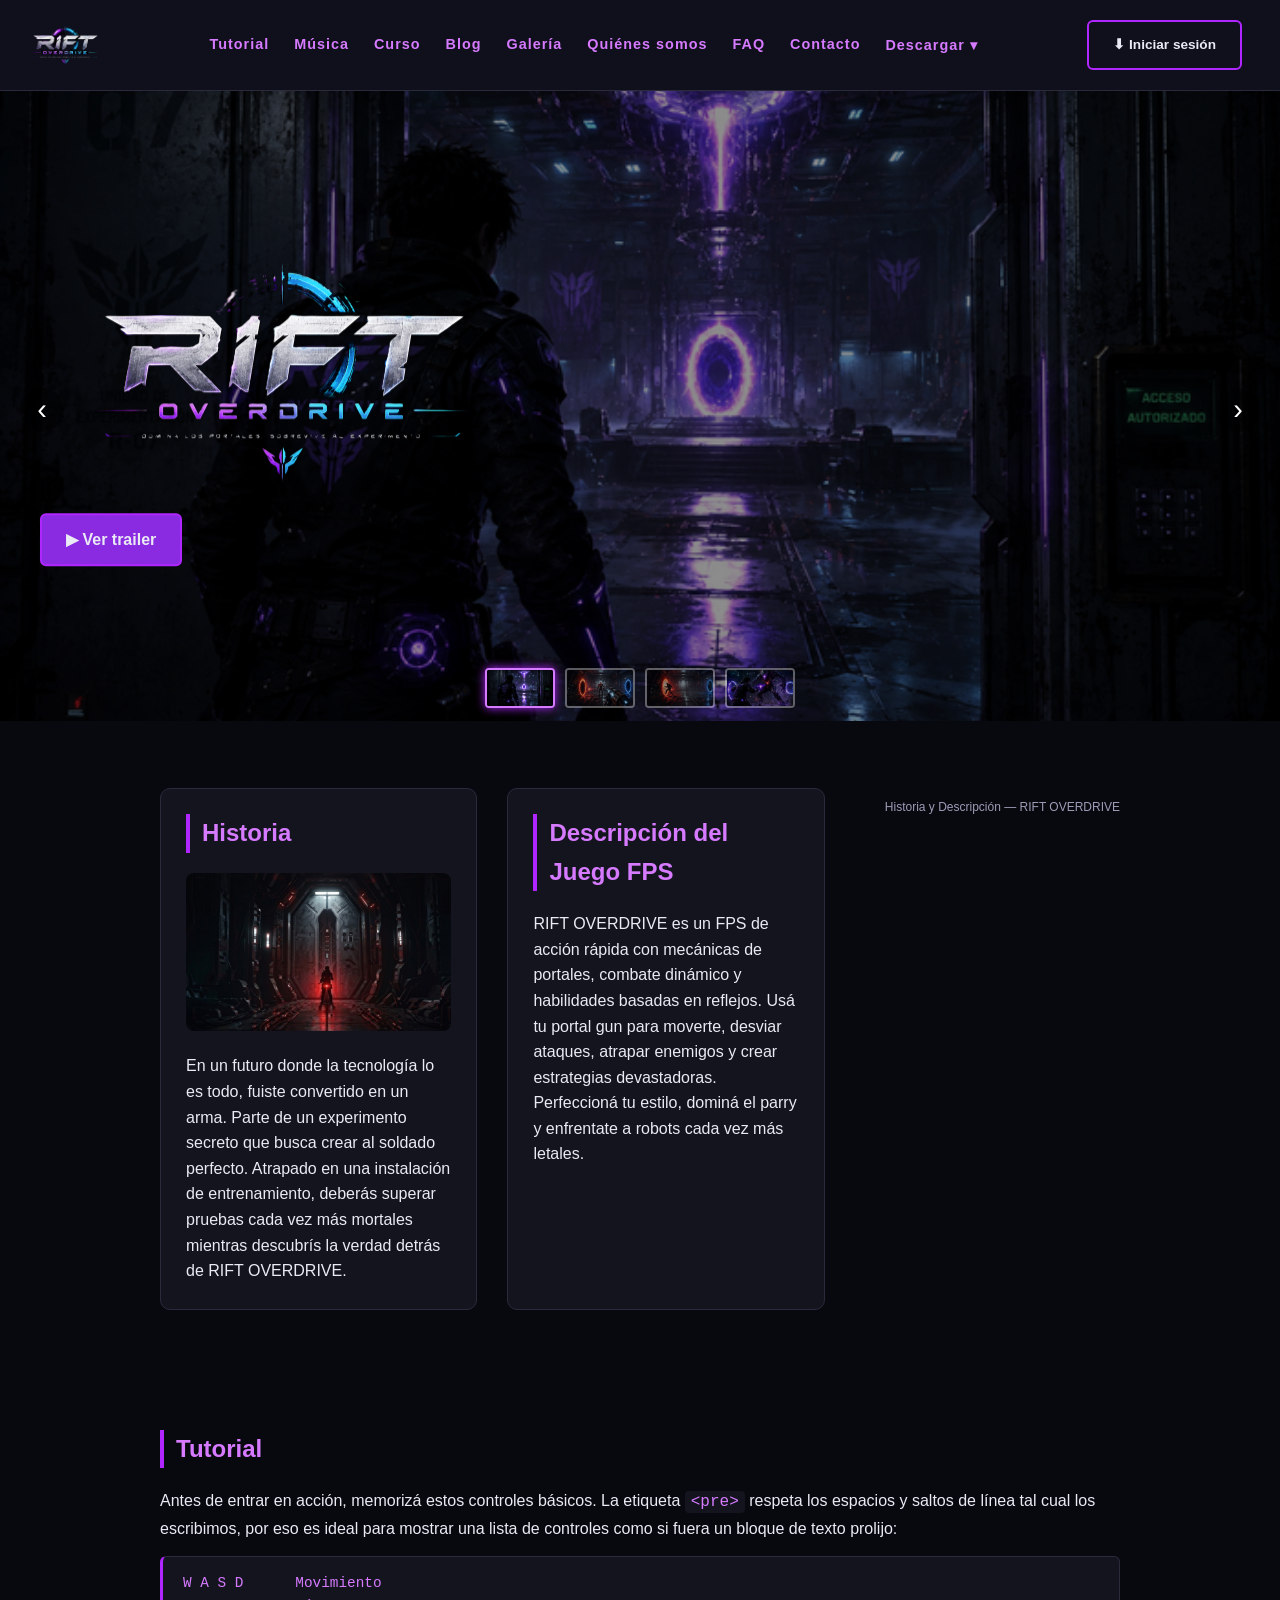
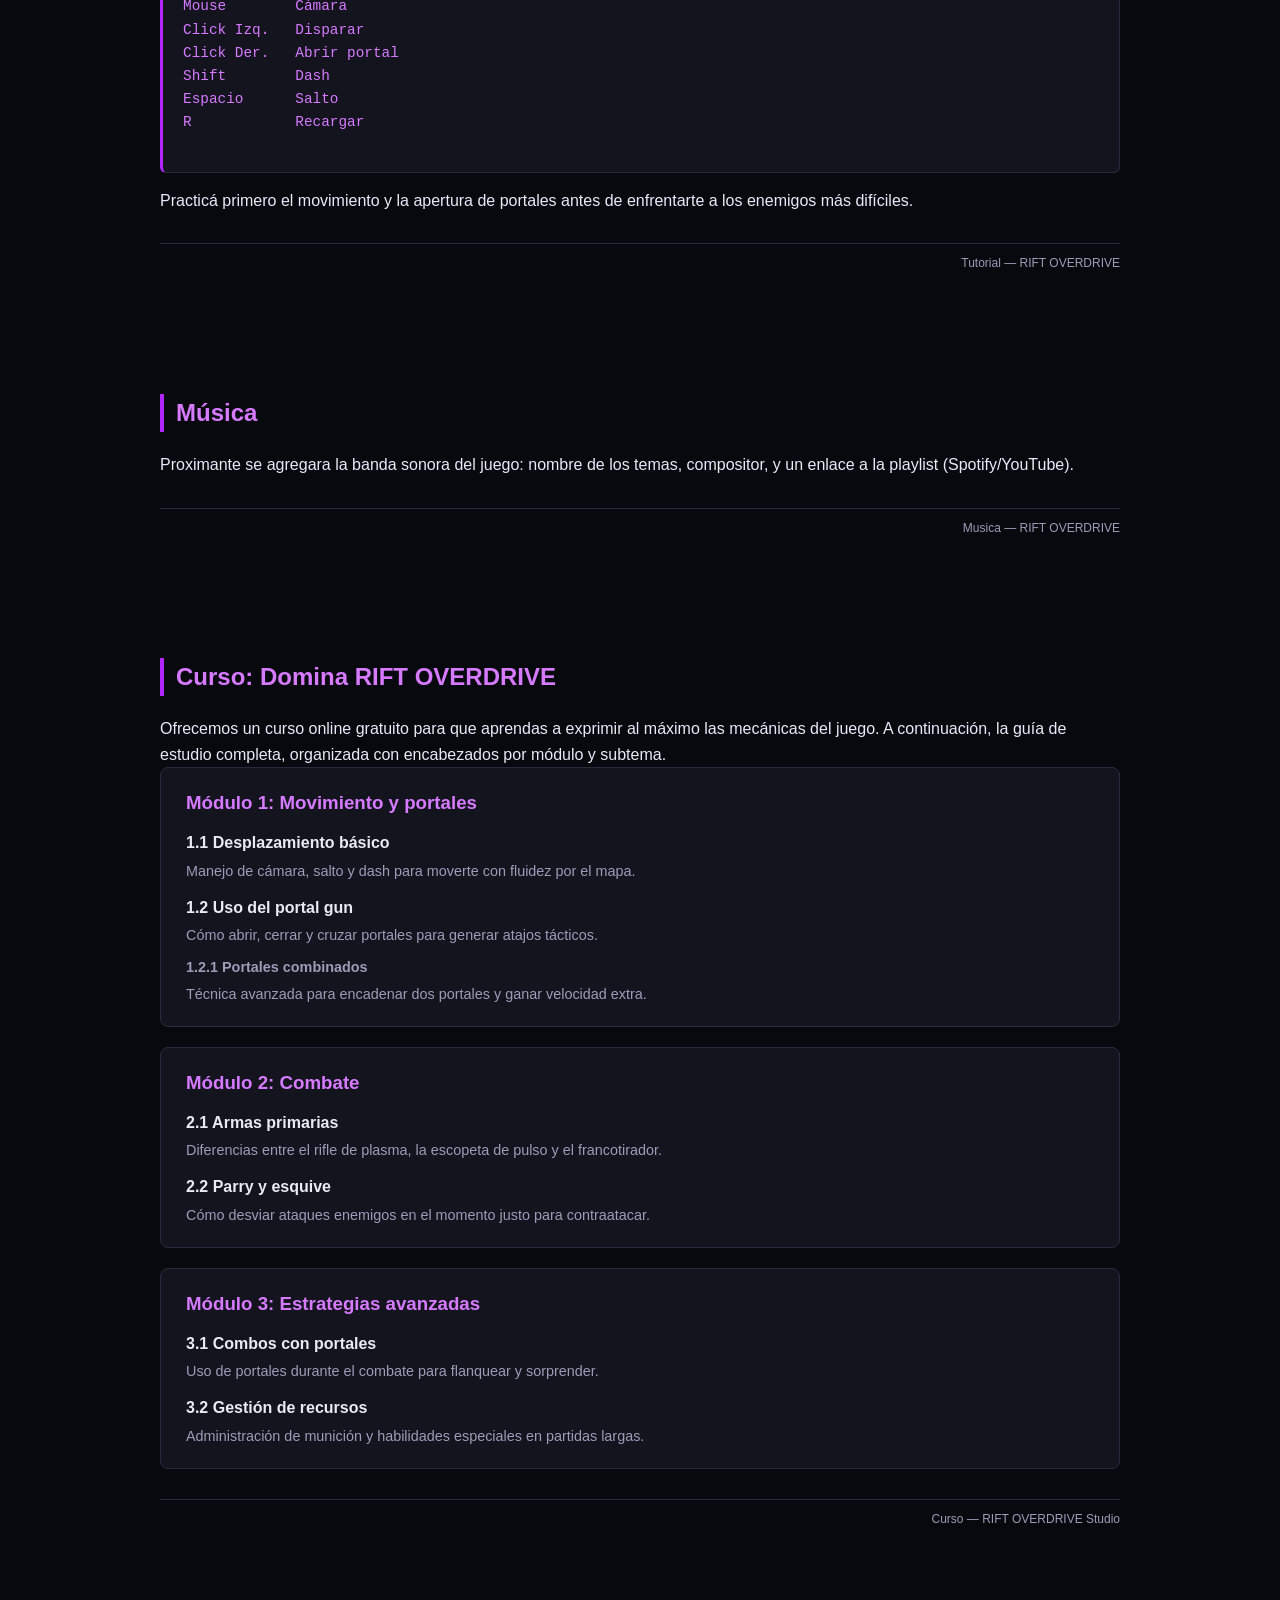
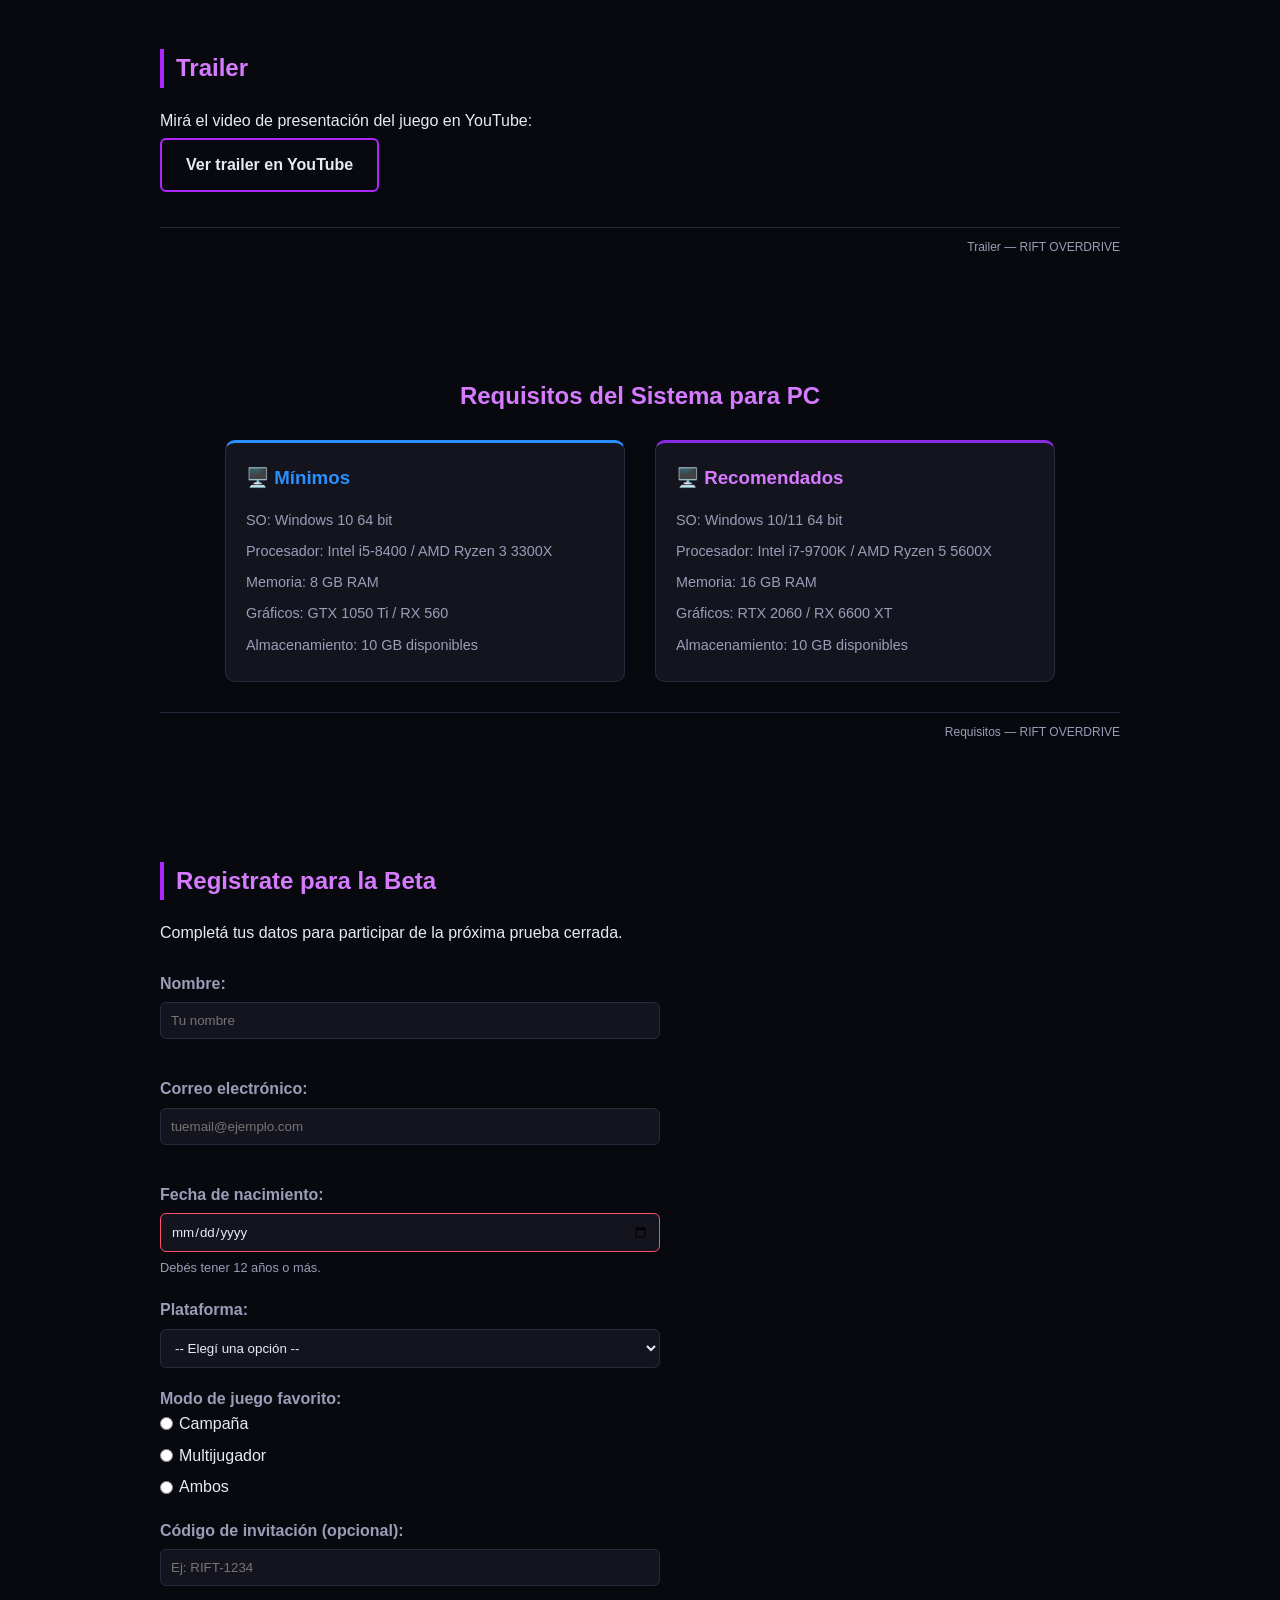
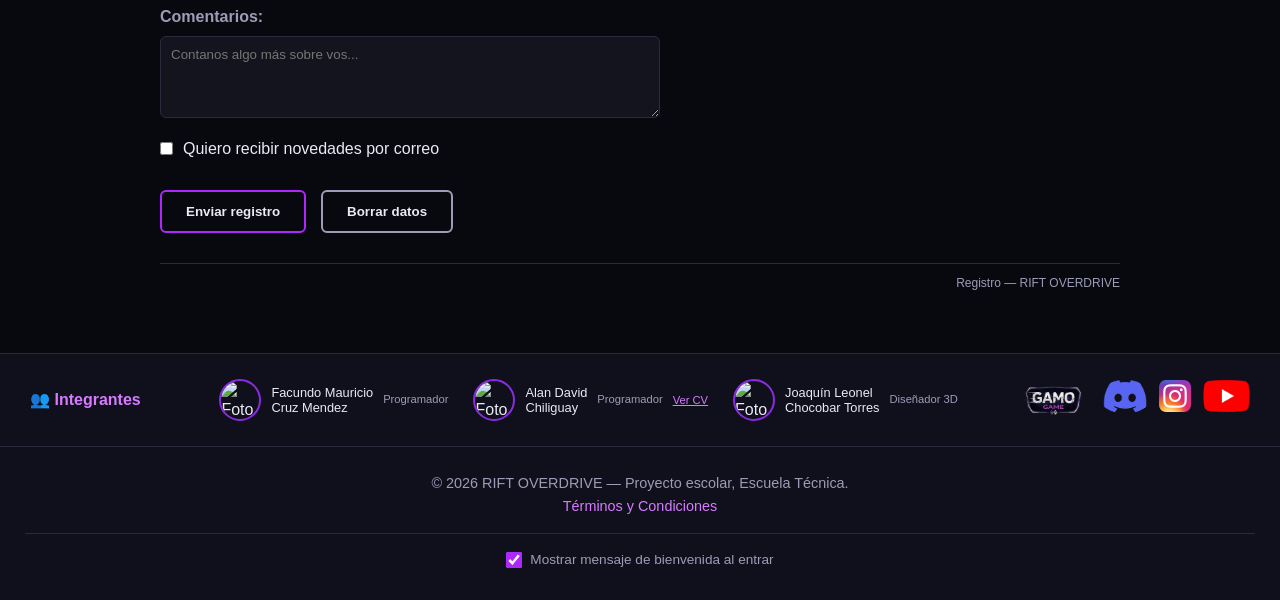
==== commit c96a6788: "nuevos cambios en la pagina" ====
--- a/index.html
+++ b/index.html
@@ -5,7 +5,7 @@
   <meta name="viewport" content="width=device-width, initial-scale=1.0">
   <title>RIFT OVERDRIVE — Juego FPS de portales futurista para PC</title>
   <meta name="description" content="RIFT OVERDRIVE es un videojuego FPS futurista con portales y combate rapido. Descarga la beta para Windows y Linux, mira el trailer y conoce la historia.">
-  <link rel="stylesheet" href="RIFT-OVERDRIVE.css">
+  <link rel="stylesheet" href="css/RIFT-OVERDRIVE.css">
 </head>
 <body>
 
@@ -253,17 +253,19 @@
     <h2>Registrate para la Beta</h2>
     <p>Completá tus datos para participar de la próxima prueba cerrada.</p>
 
-    <form action="/registrar-beta.php" method="post" class="formulario">
+    <form action="/registrar-beta.php" method="post" class="formulario" id="form-registro" novalidate>
 
       <div class="campo">
         <label for="nombre">Nombre:</label>
         <input type="text" id="nombre" name="nombre" placeholder="Tu nombre"
                required minlength="3" maxlength="40">
+        <span class="error-campo" id="error-nombre"></span>
       </div>
 
       <div class="campo">
         <label for="email">Correo electrónico:</label>
         <input type="email" id="email" name="email" placeholder="tuemail@ejemplo.com" required>
+        <span class="error-campo" id="error-email"></span>
       </div>
 
       <div class="campo">
@@ -367,9 +369,16 @@
   <footer class="footer">
     <p>&copy; 2026 RIFT OVERDRIVE — Proyecto escolar, Escuela Técnica.</p>
     <p><a href="terminos.html">Términos y Condiciones</a></p>
+
+    <div class="config-sitio">
+      <label class="config-item">
+        <input type="checkbox" id="toggle-bienvenida" checked>
+        Mostrar mensaje de bienvenida al entrar
+      </label>
+    </div>
   </footer>
 
-  <script src="RIFT-OVERDRIVE.js"></script>
+  <script src="js/RIFT-OVERDRIVE.js"></script>
 
 </body>
 </html>
--- a/css/RIFT-OVERDRIVE.css
+++ b/css/RIFT-OVERDRIVE.css
@@ -0,0 +1,898 @@
+/* ===================== VARIABLES DE COLOR ===================== */
+:root {
+  --fondo: #08080f;
+  --fondo-seccion: #10101c;
+  --fondo-tarjeta: #14141f;
+  --violeta: #8a2be2;
+  --neon: #b026ff;
+  --neon-claro: #d67aff;
+  --azul: #2a8fff;
+  --texto: #eaeaf5;
+  --texto-suave: #9c9cb8;
+  --borde: #2a2a3d;
+}
+
+/* ===================== RESET BÁSICO ===================== */
+* {
+  margin: 0;
+  padding: 0;
+  box-sizing: border-box;
+}
+
+body {
+  background-color: var(--fondo);
+  color: var(--texto);
+  font-family: "Segoe UI", Arial, sans-serif;
+  line-height: 1.6;
+}
+
+h1, h2, h3 {
+  color: var(--neon-claro);
+}
+
+a {
+  color: var(--neon-claro);
+  text-decoration: none;
+}
+
+/* ===================== ACCESIBILIDAD: SALTAR AL CONTENIDO ===================== */
+.skip-link {
+  position: absolute;
+  top: -60px;
+  left: 10px;
+  background-color: var(--neon);
+  color: #fff;
+  padding: 10px 18px;
+  border-radius: 6px;
+  font-weight: bold;
+  z-index: 100;
+  transition: top 0.2s;
+}
+
+.skip-link:focus {
+  top: 10px;
+}
+
+/* ===================== ENCABEZADO ===================== */
+.header {
+  display: flex;
+  align-items: center;
+  justify-content: space-between;
+  padding: 15px 30px;
+  background-color: var(--fondo-seccion);
+  border-bottom: 1px solid var(--borde);
+  flex-wrap: wrap;
+  gap: 15px;
+}
+
+.logo {
+  height: 42px;
+}
+
+.nav {
+  display: flex;
+  align-items: center;
+  gap: 25px;
+}
+
+.nav a {
+  font-weight: bold;
+  letter-spacing: 1px;
+  font-size: 0.9rem;
+  transition: color 0.2s;
+}
+
+.nav a:hover {
+  color: #fff;
+  text-shadow: 0 0 10px var(--neon);
+}
+
+/* Menú desplegable de Descargar */
+.dropdown {
+  position: relative;
+}
+
+.dropdown-menu {
+  display: none;
+  position: absolute;
+  top: 130%;
+  left: 0;
+  background-color: var(--fondo-tarjeta);
+  border: 1px solid var(--borde);
+  border-radius: 6px;
+  overflow: hidden;
+  min-width: 120px;
+  z-index: 10;
+}
+
+.dropdown-menu a {
+  display: block;
+  padding: 10px 16px;
+  font-size: 0.85rem;
+}
+
+.dropdown-menu a:hover {
+  background-color: var(--fondo-seccion);
+}
+
+.dropdown:hover .dropdown-menu,
+.dropdown:focus-within .dropdown-menu {
+  display: block;
+}
+
+.boton-header {
+  border: 1px solid var(--borde);
+  border-radius: 6px;
+  padding: 10px 18px;
+  font-size: 0.85rem;
+  font-weight: bold;
+}
+
+.boton-header:hover {
+  border-color: var(--neon);
+  box-shadow: 0 0 10px var(--neon);
+}
+
+/* ===================== HERO / INICIO ===================== */
+.hero {
+  position: relative;
+  overflow: hidden;
+}
+
+.hero-img {
+  width: 100%;
+  height: 70vh;
+  object-fit: cover;
+  filter: brightness(0.55);
+}
+
+.hero-texto {
+  position: absolute;
+  top: 50%;
+  left: 40px;
+  transform: translateY(-50%);
+  max-width: 500px;
+}
+
+.titulo-juego {
+  display: flex;
+  flex-direction: column;
+  line-height: 0.9;
+  margin-bottom: 15px;
+}
+
+.titulo-juego .linea1 {
+  font-size: 4rem;
+  font-weight: 900;
+  color: #fff;
+  letter-spacing: 4px;
+}
+
+.titulo-juego .linea2 {
+  font-size: 3rem;
+  font-weight: 900;
+  color: var(--neon-claro);
+  letter-spacing: 6px;
+  text-shadow: 0 0 15px var(--neon);
+}
+
+.tagline {
+  color: var(--texto-suave);
+  letter-spacing: 1px;
+  margin-bottom: 25px;
+}
+
+.hero-logo {
+  max-width: 480px;
+  width: 100%;
+  height: auto;
+  display: block;
+  margin-bottom: 20px;
+}
+
+.boton-play {
+  display: inline-block;
+  padding: 14px 28px;
+  background-color: var(--violeta);
+  color: #fff;
+  font-weight: bold;
+  border-radius: 6px;
+  transition: 0.2s;
+}
+
+.boton-play:hover {
+  box-shadow: 0 0 20px var(--neon);
+}
+
+/* ===================== HERO / CARRUSEL ESTILO STEAM ===================== */
+.hero-media {
+  position: relative;
+}
+
+.hero-flecha {
+  position: absolute;
+  top: 50%;
+  transform: translateY(-50%);
+  z-index: 5;
+  width: 44px;
+  height: 44px;
+  border: none;
+  border-radius: 50%;
+  background-color: rgba(0, 0, 0, 0.5);
+  color: #fff;
+  font-size: 1.8rem;
+  line-height: 1;
+  cursor: pointer;
+  transition: 0.2s;
+}
+
+.hero-flecha:hover {
+  background-color: var(--violeta);
+  box-shadow: 0 0 12px var(--neon);
+}
+
+.hero-flecha-izq {
+  left: 20px;
+}
+
+.hero-flecha-der {
+  right: 20px;
+}
+
+.hero-miniaturas {
+  position: absolute;
+  bottom: 20px;
+  left: 50%;
+  transform: translateX(-50%);
+  display: flex;
+  gap: 10px;
+  z-index: 5;
+}
+
+.miniatura {
+  width: 70px;
+  height: 40px;
+  padding: 0;
+  border: 2px solid rgba(255, 255, 255, 0.35);
+  border-radius: 4px;
+  overflow: hidden;
+  cursor: pointer;
+  background: none;
+  transition: 0.2s;
+}
+
+.miniatura img {
+  width: 100%;
+  height: 100%;
+  object-fit: cover;
+  display: block;
+  filter: brightness(0.7);
+  transition: 0.2s;
+}
+
+.miniatura:hover {
+  border-color: var(--neon-claro);
+}
+
+.miniatura:hover img {
+  filter: brightness(1);
+}
+
+.miniatura.activa {
+  border-color: var(--neon-claro);
+  box-shadow: 0 0 10px var(--neon);
+}
+
+.miniatura.activa img {
+  filter: brightness(1);
+}
+
+/* ===================== BOTONES GENÉRICOS ===================== */
+.boton {
+  display: inline-block;
+  padding: 12px 24px;
+  border: 2px solid var(--neon);
+  border-radius: 6px;
+  color: var(--texto);
+  font-weight: bold;
+  transition: 0.2s;
+  margin: 5px 8px 5px 0;
+}
+
+.boton:hover {
+  background-color: var(--neon);
+  color: #fff;
+  box-shadow: 0 0 15px var(--neon);
+}
+
+/* ===================== SECCIONES GENERALES ===================== */
+.seccion {
+  max-width: 1000px;
+  margin: 0 auto;
+  padding: 60px 20px;
+}
+
+.seccion h2 {
+  margin-bottom: 20px;
+  border-left: 4px solid var(--neon);
+  padding-left: 12px;
+}
+
+.titulo-centrado {
+  text-align: center;
+  border-left: none !important;
+  padding-left: 0 !important;
+}
+
+/* ===================== HISTORIA + DESCRIPCIÓN (2 COLUMNAS) ===================== */
+.dos-columnas {
+  display: flex;
+  gap: 30px;
+  flex-wrap: wrap;
+}
+
+.columna {
+  flex: 1;
+  min-width: 280px;
+  background-color: var(--fondo-tarjeta);
+  border: 1px solid var(--borde);
+  border-radius: 10px;
+  padding: 25px;
+}
+
+.img-columna {
+  width: 100%;
+  border-radius: 8px;
+  margin-bottom: 15px;
+}
+
+/* ===================== GALERÍA ===================== */
+.galeria {
+  display: grid;
+  grid-template-columns: repeat(auto-fit, minmax(220px, 1fr));
+  gap: 15px;
+  margin-top: 20px;
+}
+
+.galeria img {
+  width: 100%;
+  border-radius: 8px;
+  border: 1px solid var(--borde);
+}
+
+/* ===================== REQUISITOS ===================== */
+.requisitos-grid {
+  display: flex;
+  gap: 30px;
+  flex-wrap: wrap;
+  margin-top: 25px;
+  justify-content: center;
+}
+
+.req-columna {
+  flex: 1;
+  min-width: 260px;
+  max-width: 400px;
+  background-color: var(--fondo-tarjeta);
+  border-radius: 10px;
+  padding: 20px;
+  border: 1px solid var(--borde);
+  border-top: 3px solid var(--azul);
+}
+
+.req-recomendados {
+  border-top-color: var(--violeta);
+}
+
+.req-columna h3 {
+  margin-bottom: 12px;
+}
+
+.req-minimos h3 { color: var(--azul); }
+.req-recomendados h3 { color: var(--neon-claro); }
+
+.req-columna ul {
+  list-style: none;
+}
+
+.req-columna li {
+  padding: 4px 0;
+  color: var(--texto-suave);
+  font-size: 0.9rem;
+}
+
+/* ===================== DESCARGA ===================== */
+.descarga-seccion {
+  display: flex;
+  align-items: center;
+  gap: 40px;
+  flex-wrap: wrap;
+}
+
+.descarga-info {
+  flex: 1;
+  min-width: 280px;
+}
+
+.descarga-info p {
+  color: var(--texto-suave);
+  margin-bottom: 25px;
+}
+
+.botones-descarga-grande {
+  display: flex;
+  flex-direction: column;
+  gap: 15px;
+  max-width: 320px;
+}
+
+.boton-descarga {
+  display: flex;
+  justify-content: space-between;
+  align-items: center;
+  padding: 16px 20px;
+  border-radius: 8px;
+  font-weight: bold;
+  color: #fff;
+  transition: 0.2s;
+}
+
+.boton-descarga.windows {
+  background-color: rgba(42, 143, 255, 0.15);
+  border: 1px solid var(--azul);
+}
+
+.boton-descarga.linux {
+  background-color: rgba(138, 43, 226, 0.15);
+  border: 1px solid var(--violeta);
+}
+
+.boton-descarga:hover {
+  filter: brightness(1.3);
+}
+
+.descarga-img {
+  flex: 1;
+  min-width: 280px;
+  max-width: 480px;
+  width: 100%;
+  border-radius: 10px;
+}
+
+/* ===================== PASOS DE DESCARGA ===================== */
+.pasos-descarga {
+  max-width: 1000px;
+  margin: 0 auto 60px;
+  padding: 30px 20px;
+  background-color: var(--fondo-tarjeta);
+  border-radius: 10px;
+  border: 1px solid var(--borde);
+}
+
+.pasos-descarga h3 {
+  text-align: center;
+  margin-bottom: 25px;
+}
+
+.pasos {
+  display: flex;
+  align-items: center;
+  justify-content: center;
+  gap: 15px;
+  flex-wrap: wrap;
+}
+
+.paso {
+  display: flex;
+  align-items: center;
+  gap: 12px;
+  max-width: 250px;
+}
+
+.paso-num {
+  display: flex;
+  align-items: center;
+  justify-content: center;
+  min-width: 34px;
+  height: 34px;
+  border-radius: 50%;
+  background-color: var(--violeta);
+  color: #fff;
+  font-weight: bold;
+}
+
+.paso p {
+  color: var(--texto-suave);
+  font-size: 0.85rem;
+}
+
+.flecha {
+  color: var(--texto-suave);
+  font-size: 1.5rem;
+}
+
+/* ===================== FORMULARIO (REGISTRO BETA) ===================== */
+.formulario {
+  max-width: 500px;
+  margin-top: 25px;
+  display: flex;
+  flex-direction: column;
+  gap: 18px;
+}
+
+.campo {
+  display: flex;
+  flex-direction: column;
+  gap: 6px;
+  border: none;
+}
+
+.campo label,
+.campo legend {
+  font-weight: bold;
+  color: var(--texto-suave);
+}
+
+.campo input[type="text"],
+.campo input[type="email"],
+.campo input[type="date"],
+.campo select,
+.campo textarea {
+  background-color: var(--fondo-tarjeta);
+  border: 1px solid var(--borde);
+  border-radius: 6px;
+  padding: 10px;
+  color: var(--texto);
+  font-family: inherit;
+}
+
+.campo input:focus,
+.campo select:focus,
+.campo textarea:focus {
+  outline: none;
+  border-color: var(--neon);
+  box-shadow: 0 0 8px var(--neon);
+}
+
+.campo input:invalid:not(:placeholder-shown) {
+  border-color: #ff4d6d;
+}
+
+.campo small {
+  color: var(--texto-suave);
+  font-size: 0.8rem;
+}
+
+.error-campo {
+  color: #ff4d6d;
+  font-size: 0.8rem;
+  min-height: 1em;
+}
+
+fieldset.campo label {
+  font-weight: normal;
+  display: inline-flex;
+  align-items: center;
+  gap: 6px;
+  margin-right: 15px;
+  color: var(--texto);
+}
+
+.campo.checkbox {
+  flex-direction: row;
+  align-items: center;
+  gap: 10px;
+}
+
+.campo.checkbox label {
+  font-weight: normal;
+  color: var(--texto);
+}
+
+.botones-form {
+  display: flex;
+  gap: 15px;
+  margin-top: 10px;
+}
+
+.botones-form button {
+  padding: 12px 24px;
+  border: 2px solid var(--neon);
+  border-radius: 6px;
+  background-color: transparent;
+  color: var(--texto);
+  font-weight: bold;
+  cursor: pointer;
+  transition: 0.2s;
+}
+
+.botones-form button:hover {
+  background-color: var(--neon);
+  color: #fff;
+  box-shadow: 0 0 15px var(--neon);
+}
+
+.botones-form button[type="reset"] {
+  border-color: var(--texto-suave);
+}
+
+.botones-form button[type="reset"]:hover {
+  background-color: var(--texto-suave);
+  box-shadow: none;
+}
+
+/* ===================== FRANJA INTEGRANTES / ESTUDIO ===================== */
+.franja-integrantes {
+  display: flex;
+  align-items: center;
+  justify-content: space-between;
+  flex-wrap: wrap;
+  gap: 25px;
+  padding: 25px 30px;
+  background-color: var(--fondo-seccion);
+  border-top: 1px solid var(--borde);
+  border-bottom: 1px solid var(--borde);
+}
+
+.integrantes-titulo {
+  font-weight: bold;
+  color: var(--neon-claro);
+  min-width: 130px;
+}
+
+.integrantes-lista {
+  display: flex;
+  gap: 25px;
+  flex-wrap: wrap;
+}
+
+.integrante {
+  display: flex;
+  align-items: center;
+  gap: 10px;
+}
+
+.integrante img {
+  width: 42px;
+  height: 42px;
+  border-radius: 50%;
+  object-fit: cover;
+  border: 2px solid var(--violeta);
+}
+
+.integrante p {
+  font-size: 0.8rem;
+  line-height: 1.2;
+}
+
+.integrante span {
+  display: block;
+  font-size: 0.7rem;
+  color: var(--texto-suave);
+}
+
+.link-cv {
+  display: block;
+  font-size: 0.7rem;
+  color: var(--neon-claro);
+  text-decoration: underline;
+  margin-top: 2px;
+}
+
+.link-cv:hover {
+  color: var(--violeta);
+}
+
+.estudio {
+  display: flex;
+  align-items: center;
+  gap: 15px;
+}
+
+.estudio img {
+  height: 32px;
+}
+
+.redes {
+  display: flex;
+  gap: 12px;
+  font-size: 1.1rem;
+}
+
+/* ===================== CONTROLES (PRE) ===================== */
+.controles {
+  background-color: var(--fondo-tarjeta);
+  border: 1px solid var(--borde);
+  border-left: 3px solid var(--neon);
+  border-radius: 6px;
+  padding: 15px 20px;
+  color: var(--neon-claro);
+  font-family: "Courier New", monospace;
+  font-size: 0.9rem;
+  overflow-x: auto;
+  margin: 15px 0;
+}
+
+code {
+  background-color: var(--fondo-tarjeta);
+  padding: 2px 6px;
+  border-radius: 4px;
+  font-family: "Courier New", monospace;
+  color: var(--neon-claro);
+}
+
+/* ===================== CURSO ===================== */
+.modulo {
+  background-color: var(--fondo-tarjeta);
+  border: 1px solid var(--borde);
+  border-radius: 8px;
+  padding: 20px 25px;
+  margin-bottom: 20px;
+}
+
+.modulo h3 {
+  border-left: none;
+  margin-bottom: 10px;
+}
+
+.modulo h4 {
+  color: var(--texto);
+  margin: 12px 0 4px;
+}
+
+.modulo h5 {
+  color: var(--texto-suave);
+  margin: 8px 0 4px;
+  font-size: 0.9rem;
+}
+
+.modulo p {
+  color: var(--texto-suave);
+  font-size: 0.9rem;
+}
+
+/* ===================== BLOG ===================== */
+.entrada-blog {
+  background-color: var(--fondo-tarjeta);
+  border: 1px solid var(--borde);
+  border-radius: 8px;
+  padding: 20px 25px;
+  margin-bottom: 20px;
+}
+
+.entrada-blog h3 {
+  border-left: none;
+  margin-bottom: 8px;
+}
+
+.comentarios {
+  margin-top: 25px;
+}
+
+.comentarios h4 {
+  color: var(--texto);
+  margin-bottom: 12px;
+}
+
+.comentario {
+  border-left: 3px solid var(--violeta);
+  padding: 8px 15px;
+  margin-bottom: 10px;
+  background-color: var(--fondo-tarjeta);
+  border-radius: 0 6px 6px 0;
+  font-size: 0.9rem;
+  color: var(--texto-suave);
+}
+
+.comentario strong {
+  color: var(--neon-claro);
+}
+
+/* ===================== PIE DE CADA SECCIÓN ===================== */
+.seccion hr {
+  border: none;
+  border-top: 1px solid var(--borde);
+  margin-top: 30px;
+}
+
+.footer-seccion {
+  text-align: right;
+  padding-top: 10px;
+  font-size: 0.75rem;
+  color: var(--texto-suave);
+}
+
+/* ===================== LOGIN ===================== */
+.login-seccion {
+  display: flex;
+  justify-content: center;
+  padding-top: 80px;
+  padding-bottom: 80px;
+}
+
+.login-caja {
+  width: 100%;
+  max-width: 380px;
+  background-color: var(--fondo-tarjeta);
+  border: 1px solid var(--borde);
+  border-radius: 10px;
+  padding: 35px 30px;
+  text-align: center;
+}
+
+.login-caja h2 {
+  border-left: none;
+  padding-left: 0;
+  margin-bottom: 10px;
+}
+
+.login-caja > p {
+  color: var(--texto-suave);
+  margin-bottom: 25px;
+  font-size: 0.9rem;
+}
+
+.login-caja .formulario {
+  text-align: left;
+  margin-top: 0;
+}
+
+.login-caja .botones-form {
+  justify-content: center;
+}
+
+.login-caja .botones-form button {
+  width: 100%;
+}
+
+.login-alt {
+  margin-top: 20px;
+  font-size: 0.85rem;
+  color: var(--texto-suave);
+}
+
+.volver-inicio {
+  text-align: center;
+  margin: 20px 0 40px;
+}
+
+/* ===================== PIE DE PÁGINA ===================== */
+.footer {
+  text-align: center;
+  padding: 25px;
+  background-color: var(--fondo-seccion);
+  color: var(--texto-suave);
+  font-size: 0.9rem;
+}
+
+.config-sitio {
+  margin-top: 15px;
+  padding-top: 15px;
+  border-top: 1px solid var(--borde);
+}
+
+.config-item {
+  display: inline-flex;
+  align-items: center;
+  gap: 8px;
+  font-size: 0.85rem;
+  color: var(--texto-suave);
+  cursor: pointer;
+}
+
+.config-item input[type="checkbox"] {
+  width: 16px;
+  height: 16px;
+  accent-color: var(--neon);
+  cursor: pointer;
+}
+
+/* ===================== ACCESIBILIDAD: H1 OCULTO VISUALMENTE ===================== */
+.visualmente-oculto {
+  position: absolute;
+  width: 1px;
+  height: 1px;
+  overflow: hidden;
+  clip: rect(0, 0, 0, 0);
+  white-space: nowrap;
+}
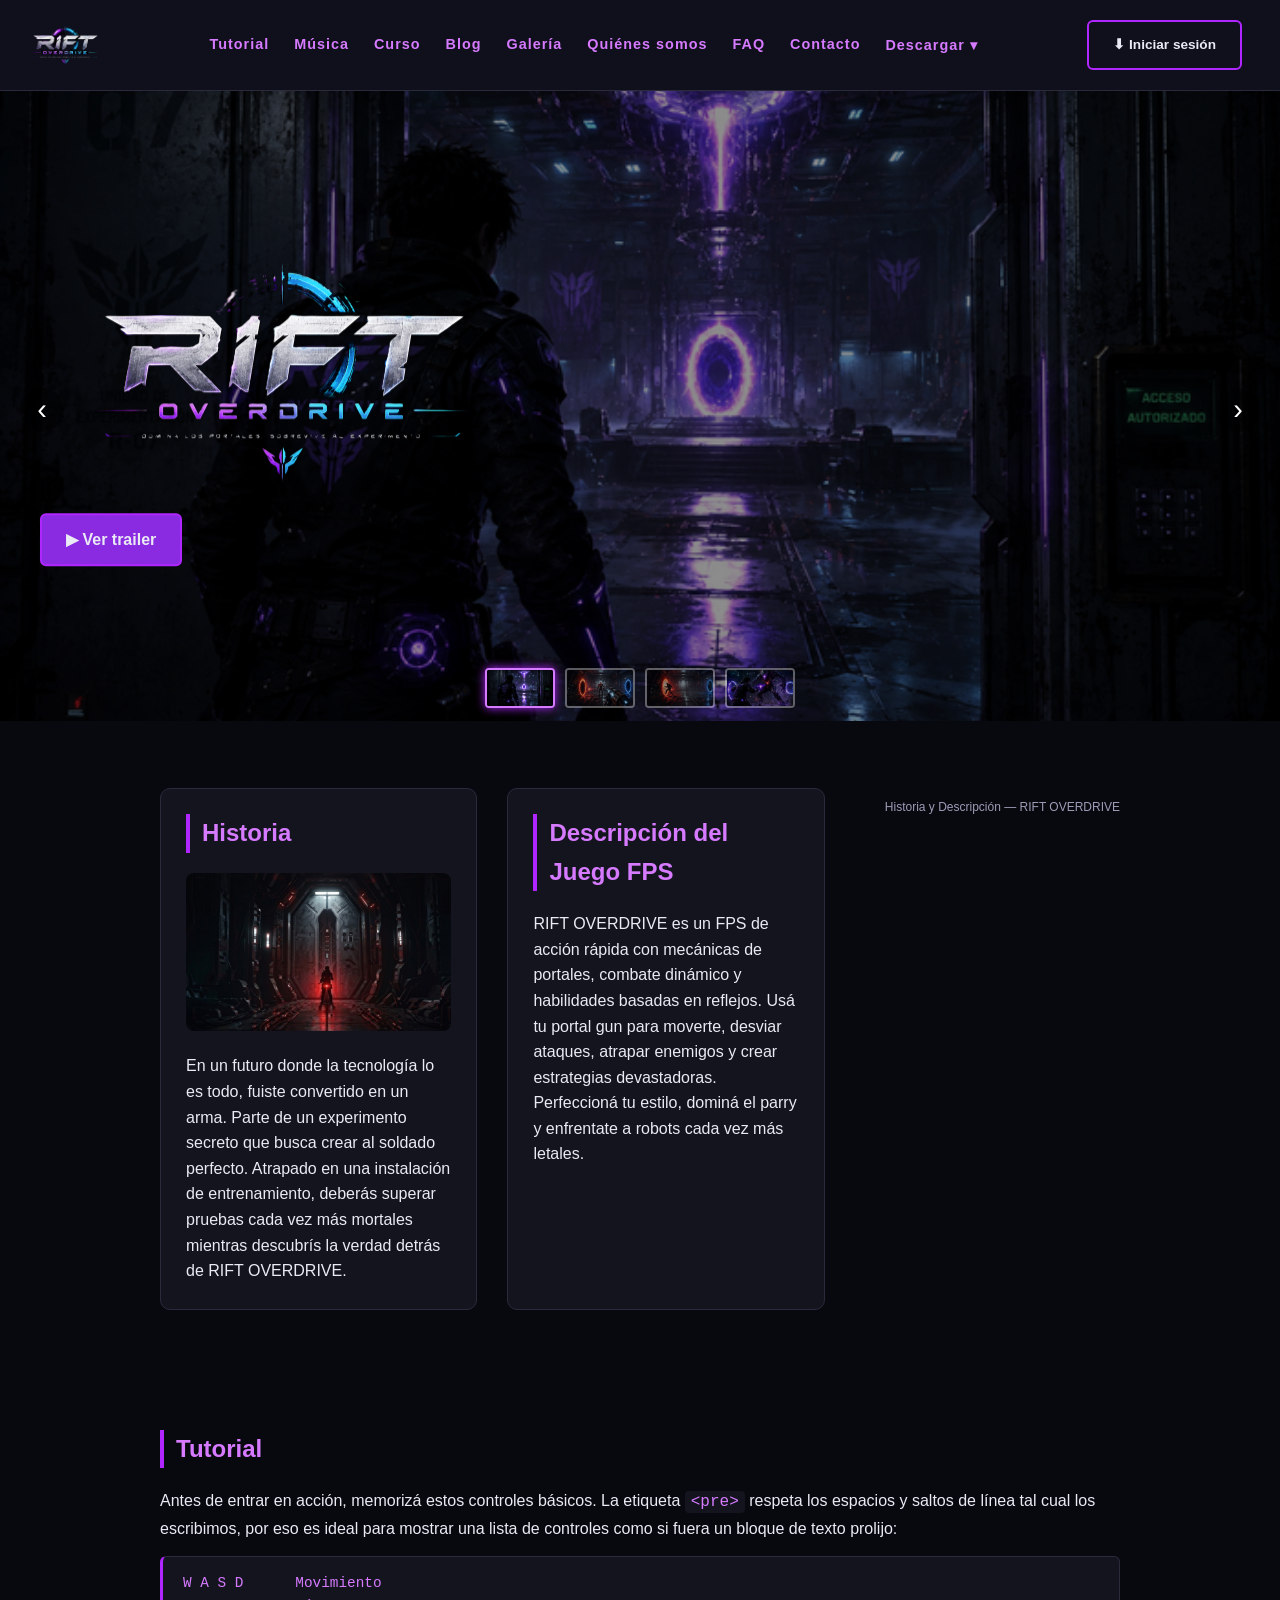
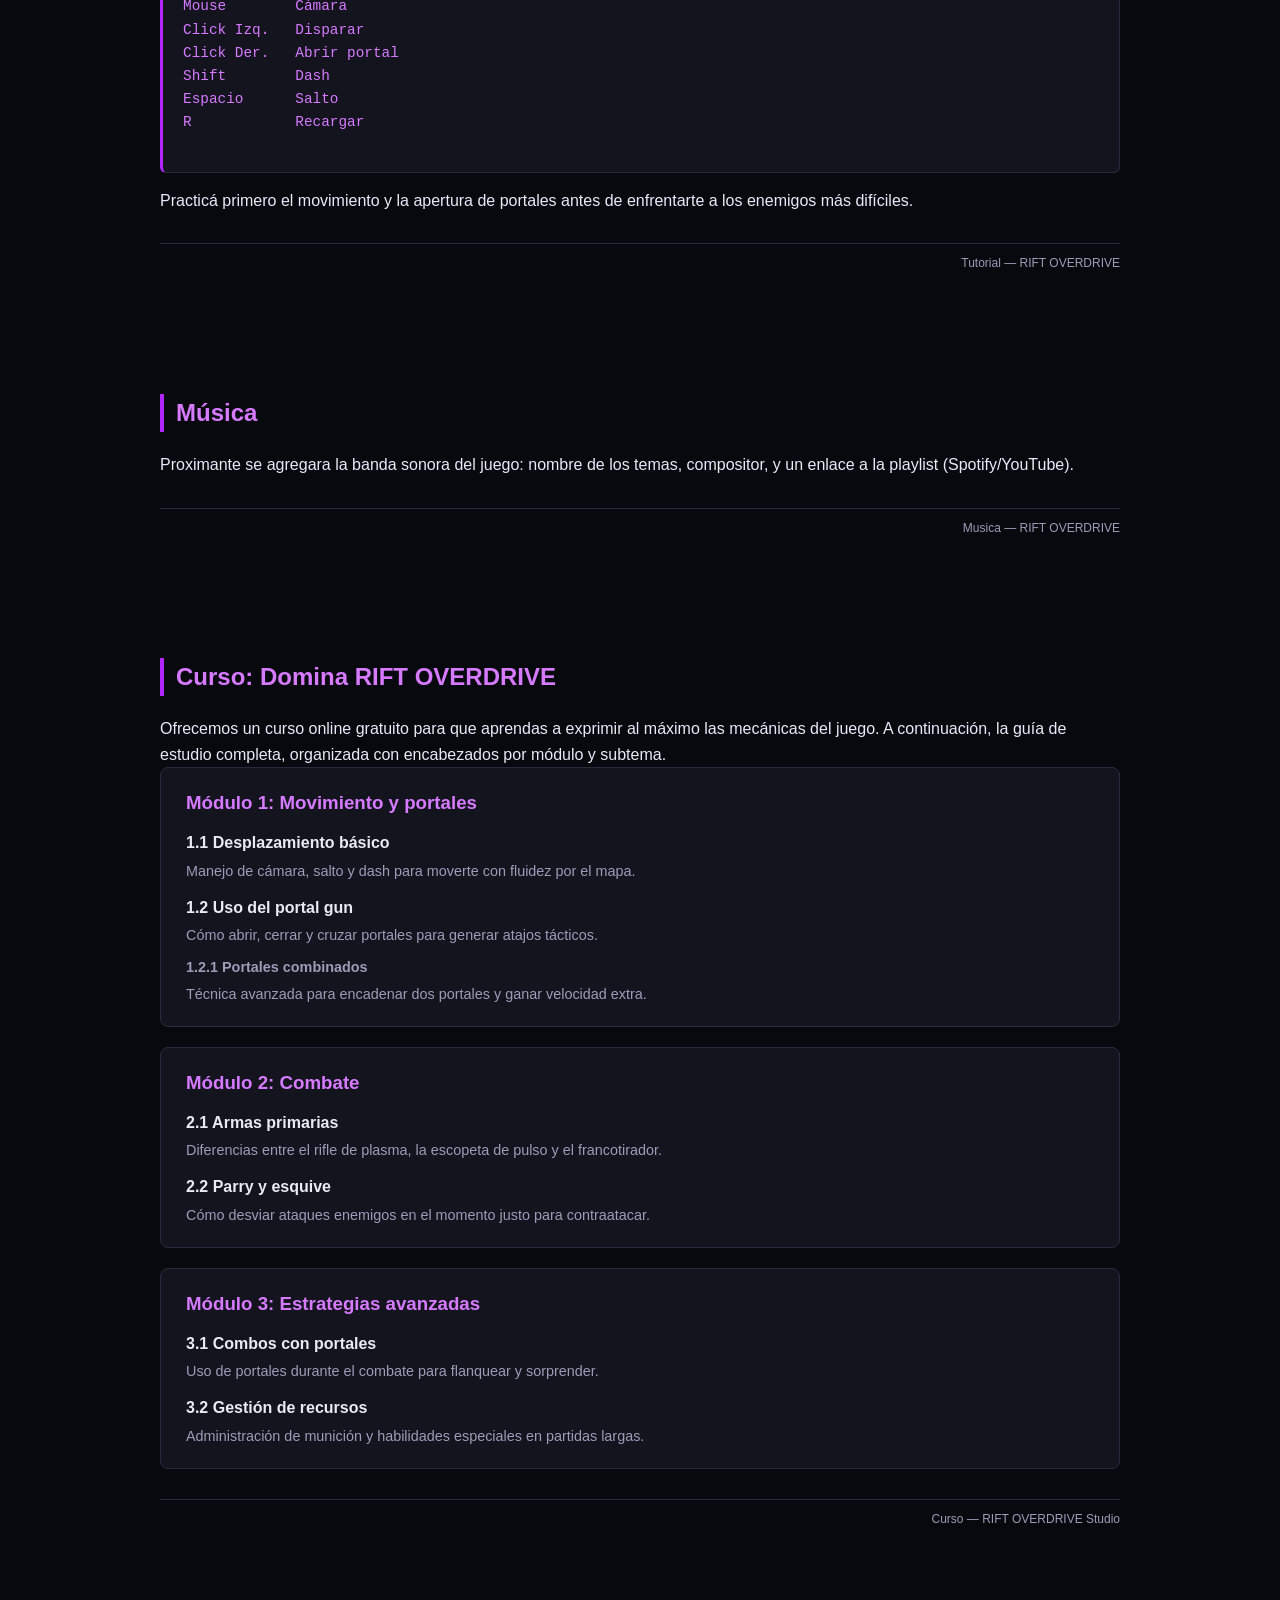
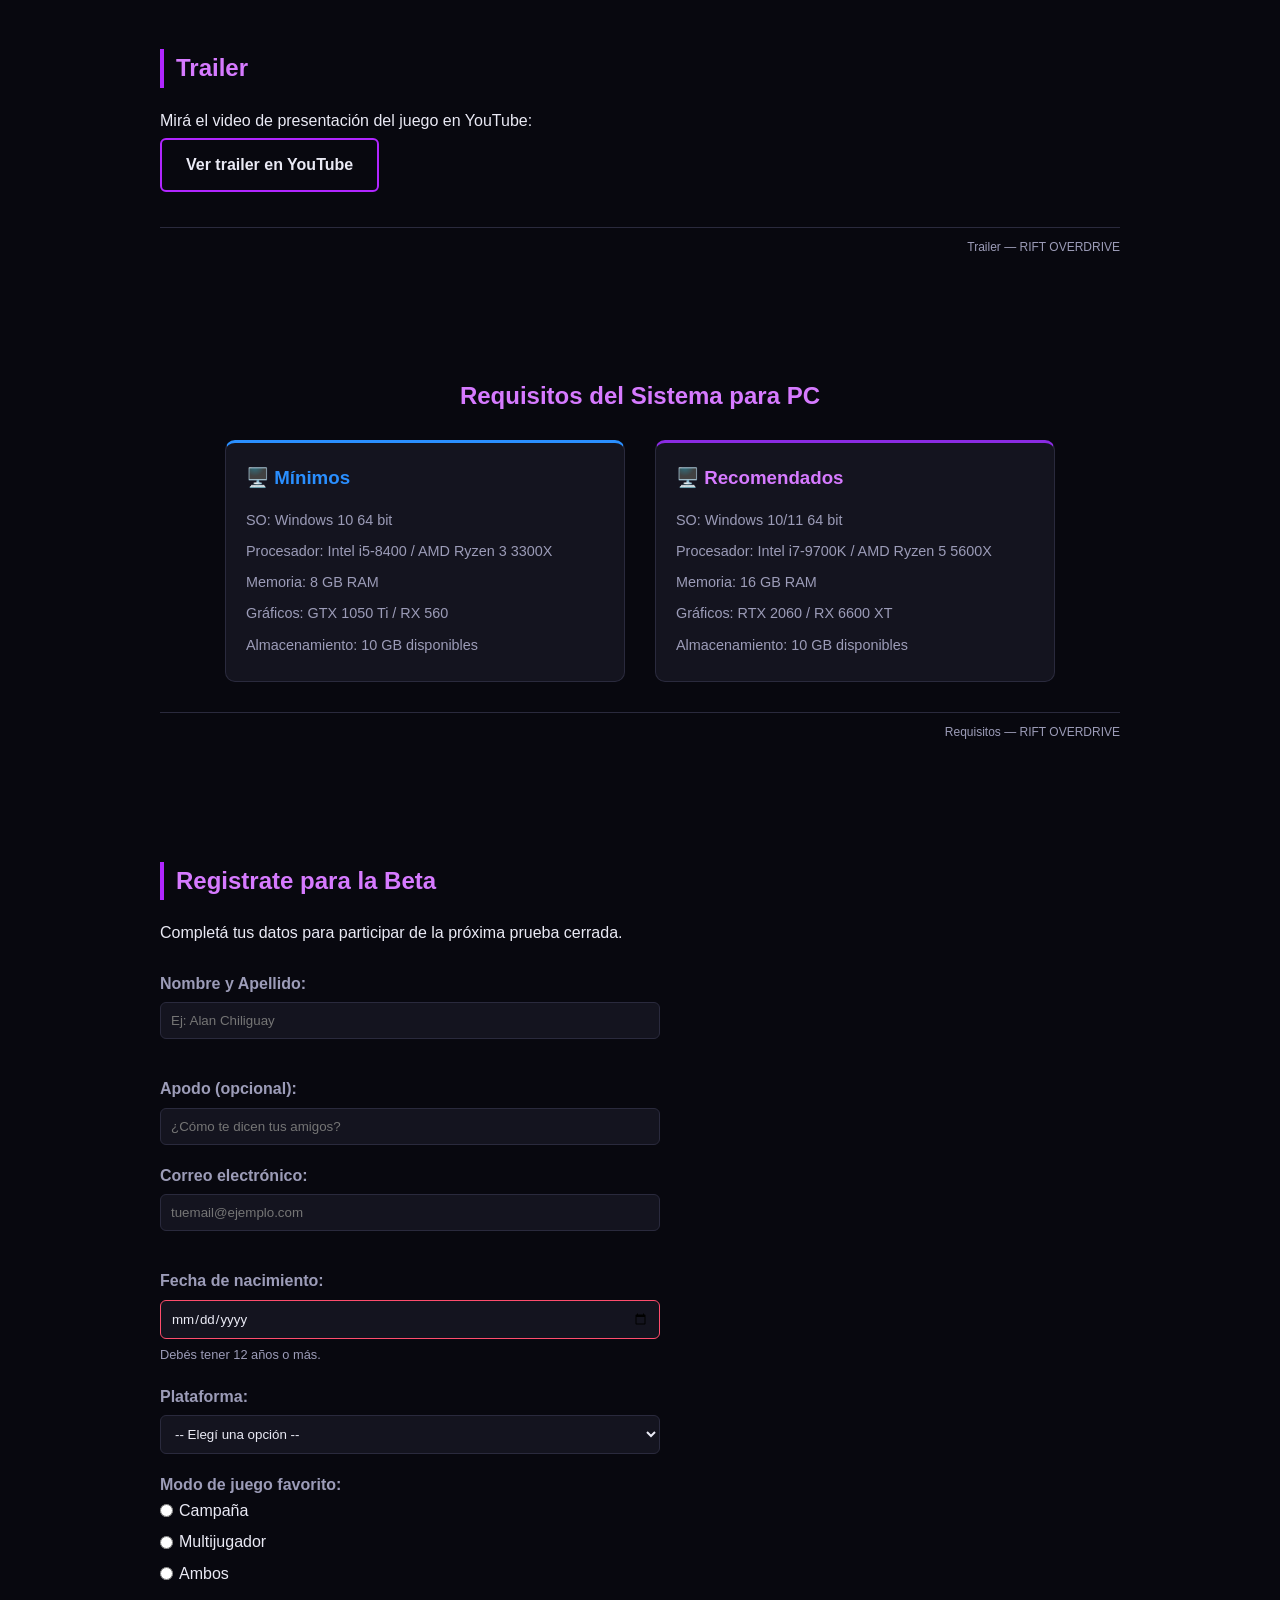
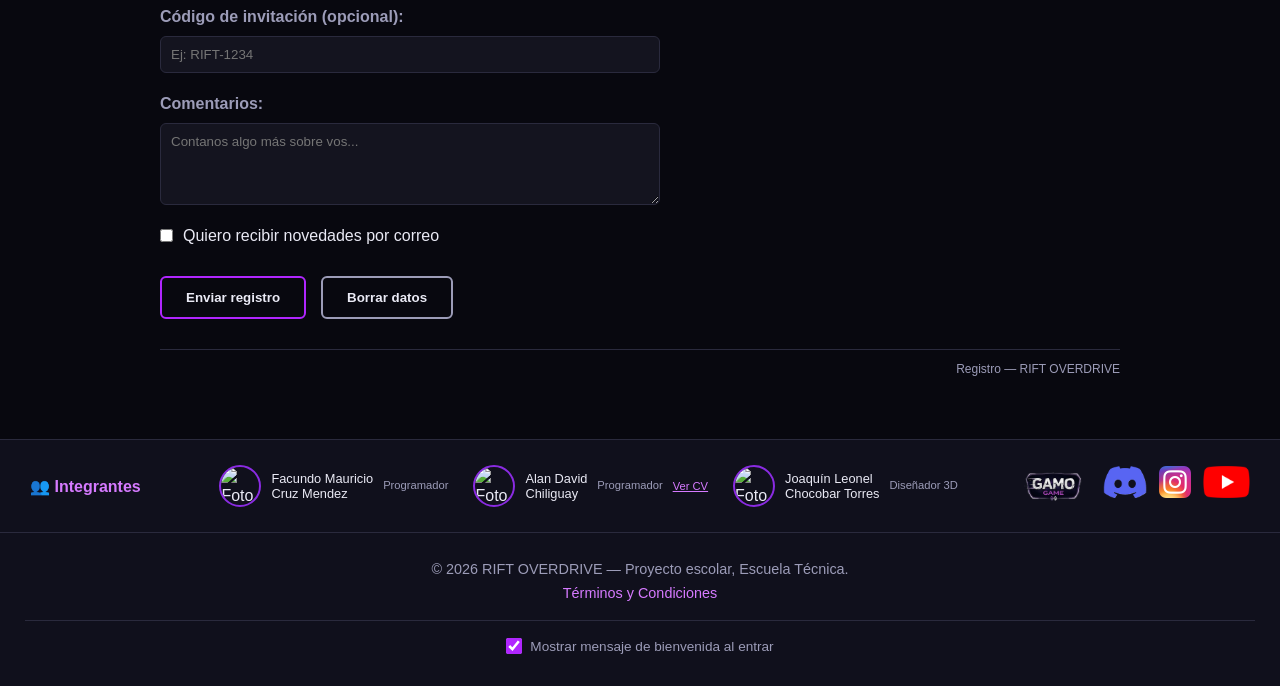
==== commit 029bc487: "nuevos cambios en la pagina" ====
--- a/index.html
+++ b/index.html
@@ -256,10 +256,15 @@
     <form action="/registrar-beta.php" method="post" class="formulario" id="form-registro" novalidate>
 
       <div class="campo">
-        <label for="nombre">Nombre:</label>
-        <input type="text" id="nombre" name="nombre" placeholder="Tu nombre"
+        <label for="nombre">Nombre y Apellido:</label>
+        <input type="text" id="nombre" name="nombre" placeholder="Ej: Alan Chiliguay"
                required minlength="3" maxlength="40">
         <span class="error-campo" id="error-nombre"></span>
+      </div>
+
+      <div class="campo">
+        <label for="apodo">Apodo (opcional):</label>
+        <input type="text" id="apodo" name="apodo" placeholder="¿Cómo te dicen tus amigos?" maxlength="20">
       </div>
 
       <div class="campo">
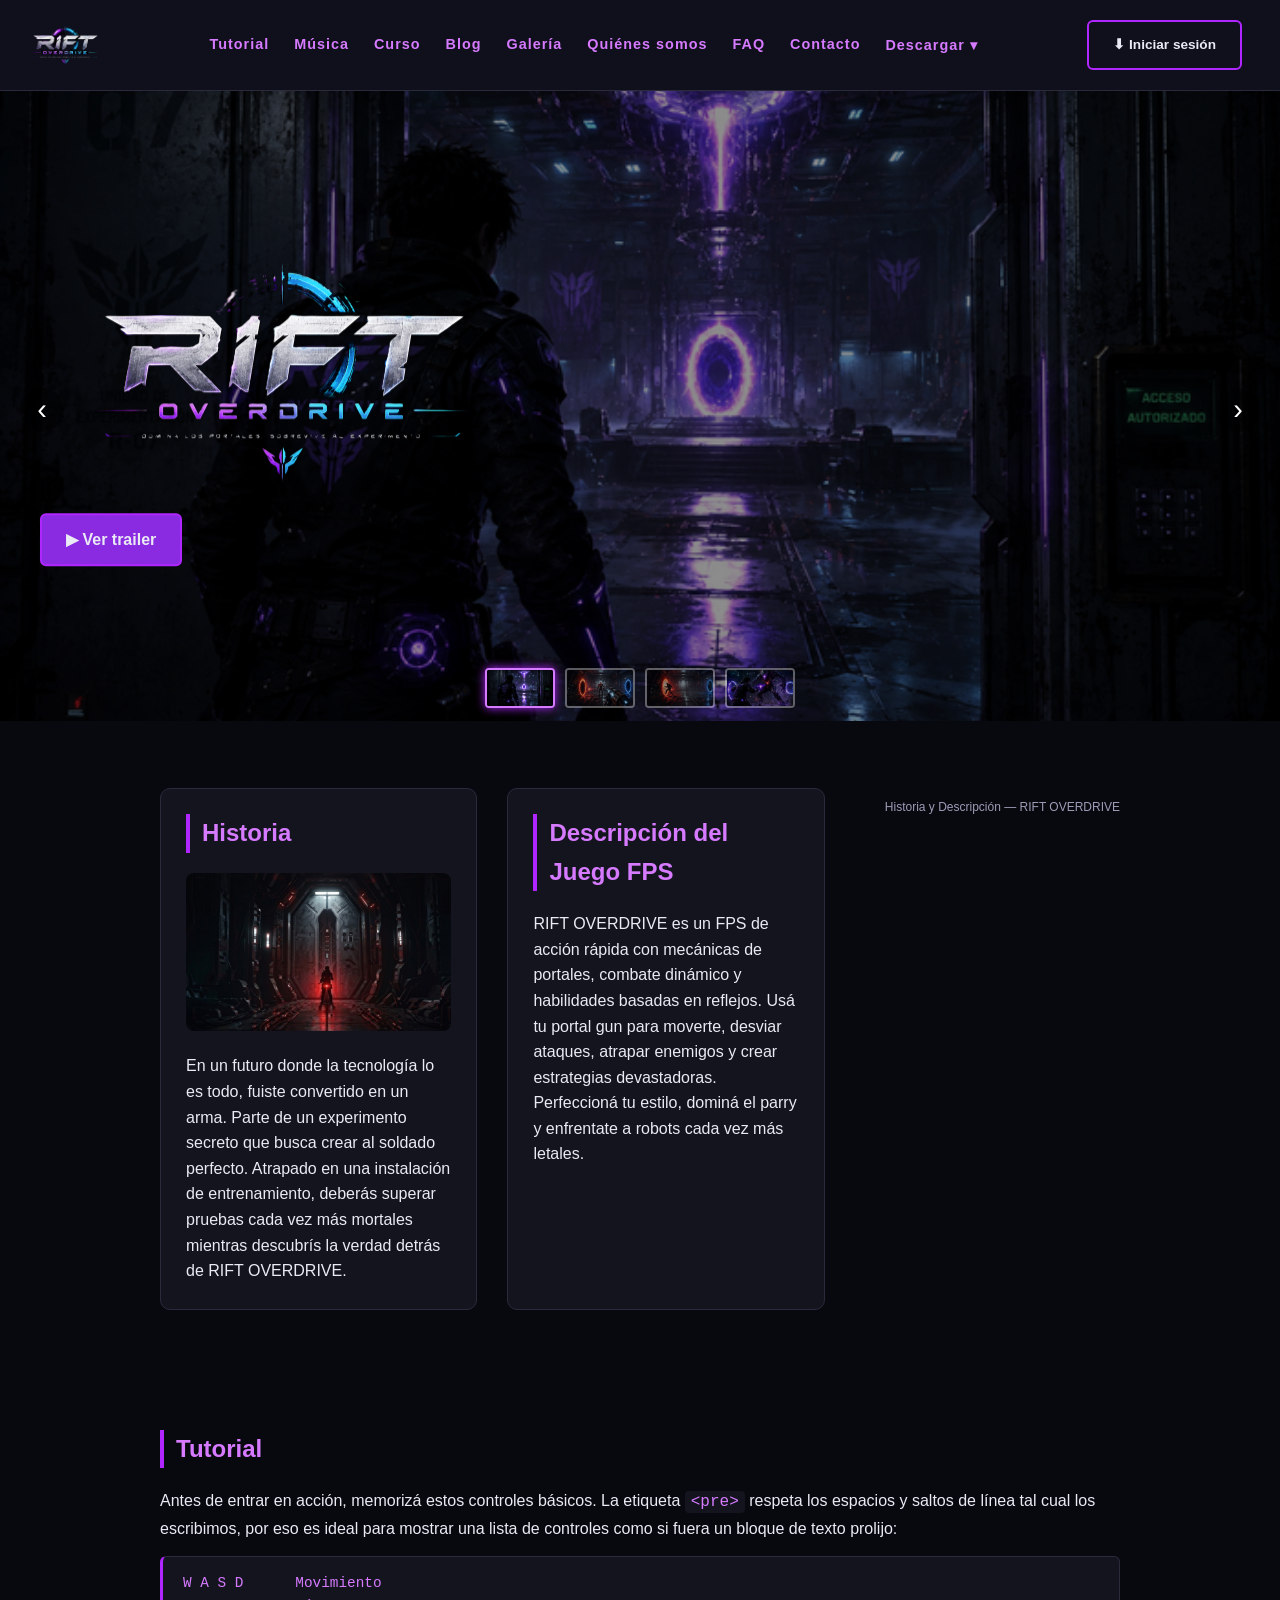
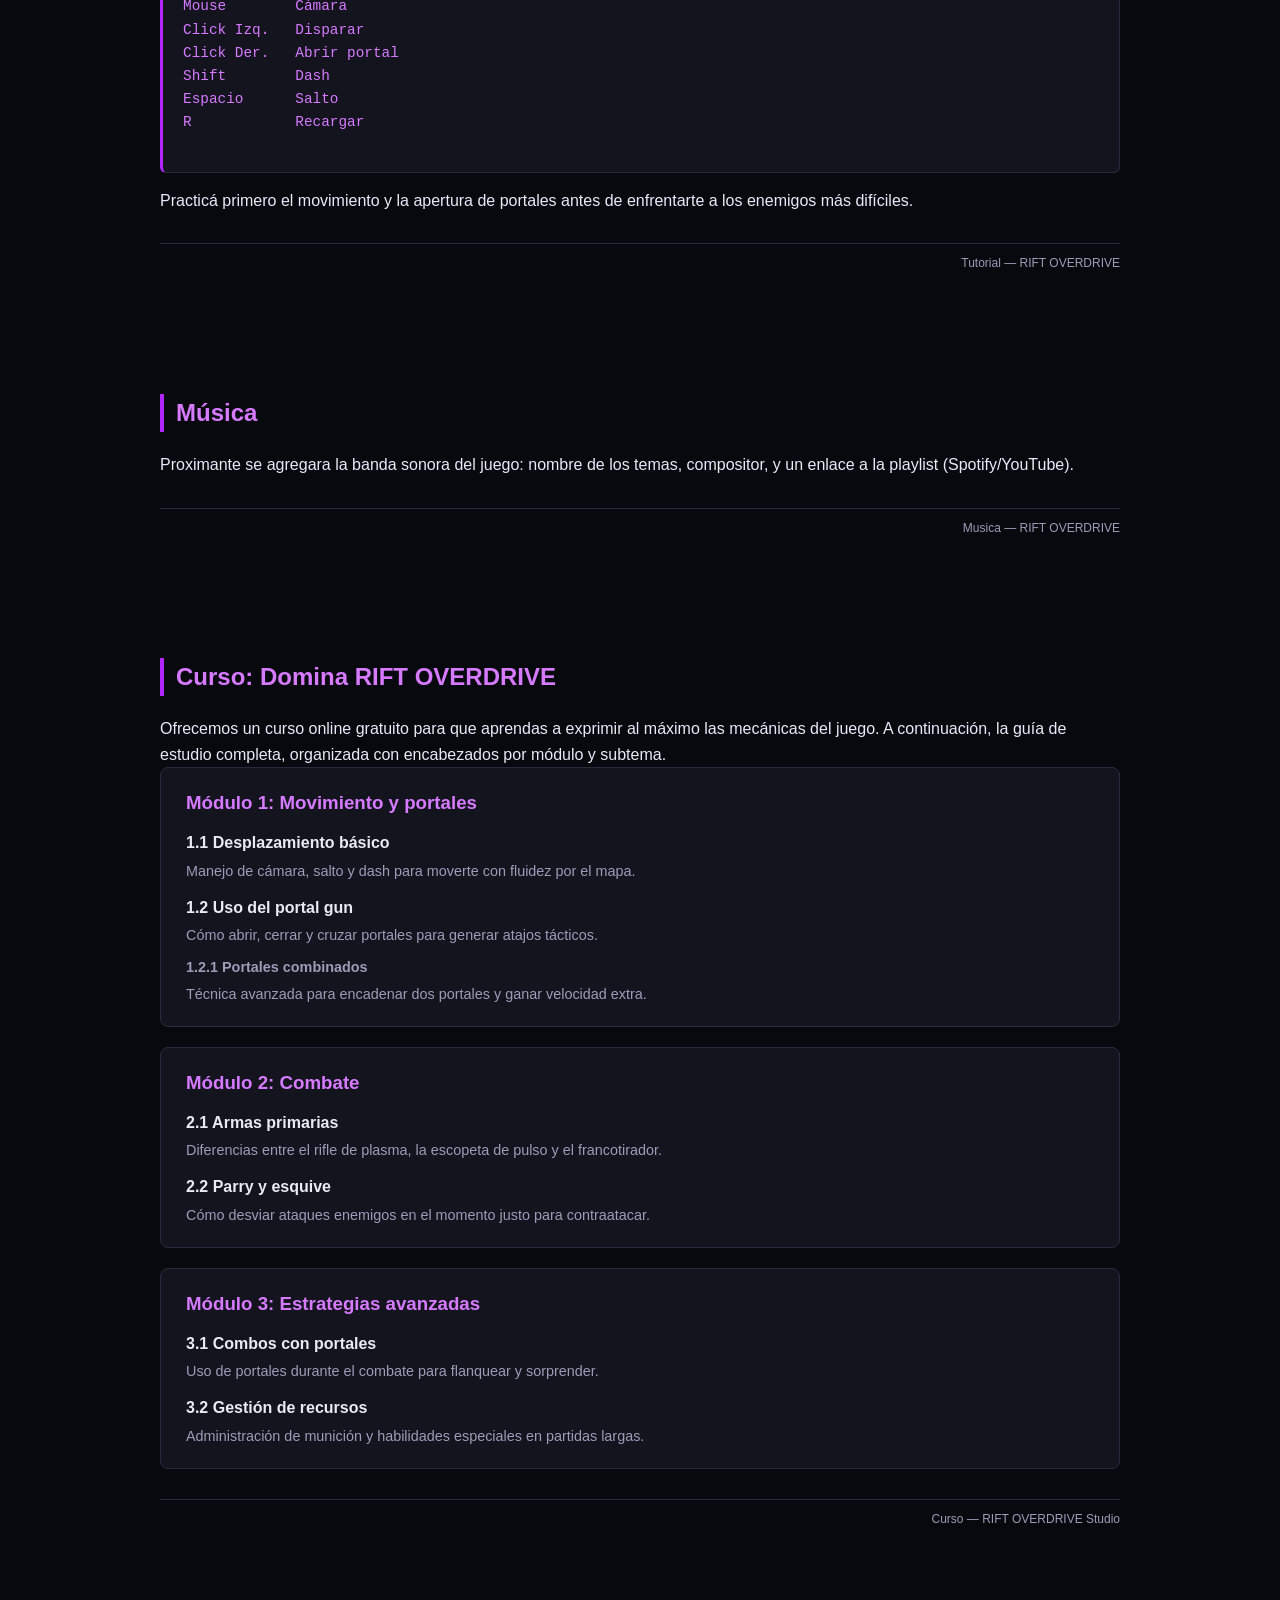
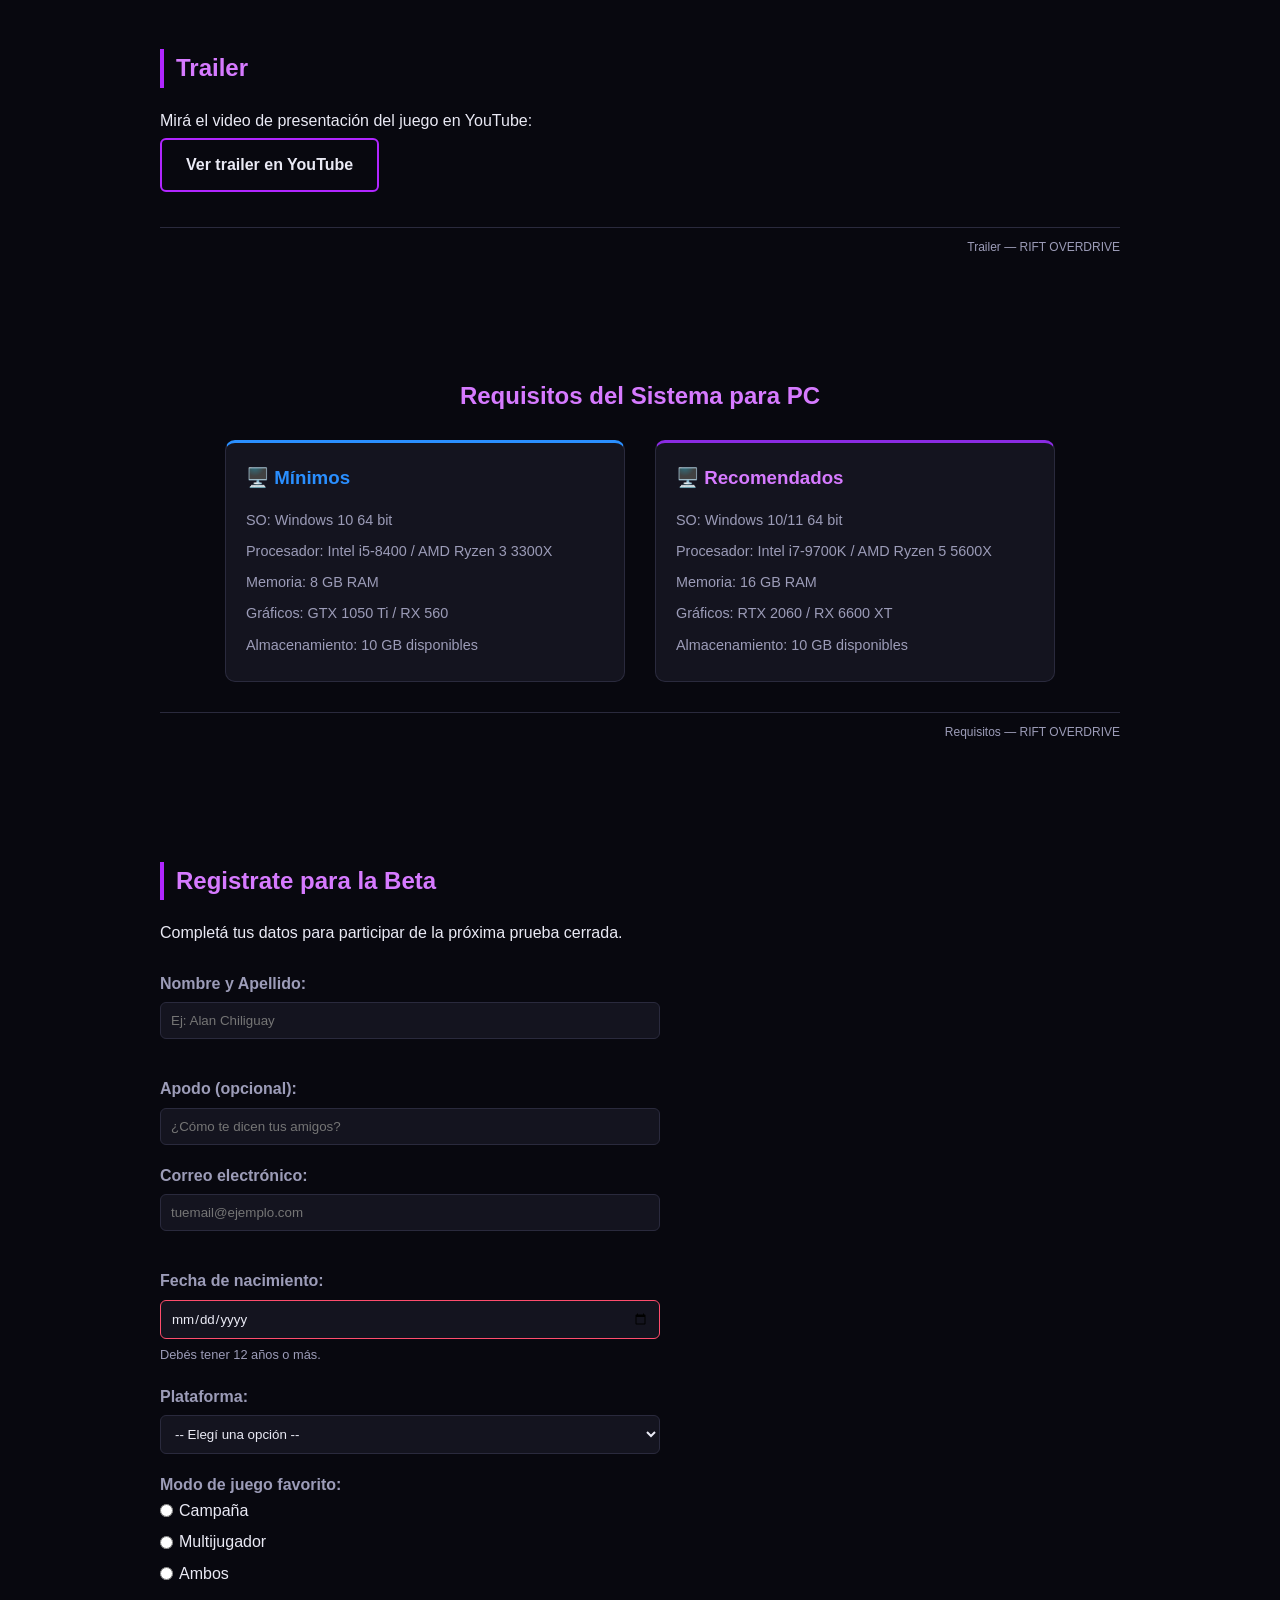
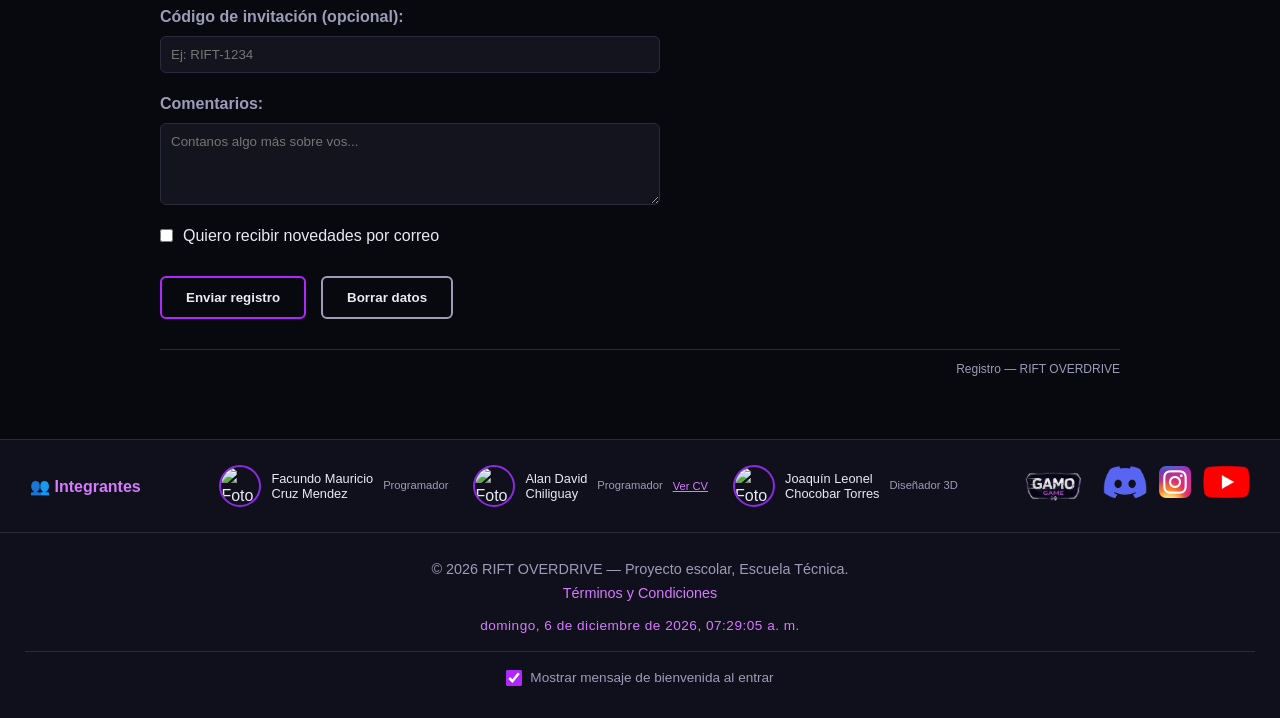
==== commit 0f6a947a: "nuevos cambios en la pagina" ====
--- a/index.html
+++ b/index.html
@@ -374,6 +374,7 @@
   <footer class="footer">
     <p>&copy; 2026 RIFT OVERDRIVE — Proyecto escolar, Escuela Técnica.</p>
     <p><a href="terminos.html">Términos y Condiciones</a></p>
+    <p id="reloj" class="reloj-tiempo"></p>
 
     <div class="config-sitio">
       <label class="config-item">
--- a/css/RIFT-OVERDRIVE.css
+++ b/css/RIFT-OVERDRIVE.css
@@ -871,6 +871,13 @@
   border-top: 1px solid var(--borde);
 }
 
+.reloj-tiempo {
+  color: var(--neon-claro);
+  font-size: 0.85rem;
+  margin-top: 10px;
+  letter-spacing: 0.5px;
+}
+
 .config-item {
   display: inline-flex;
   align-items: center;
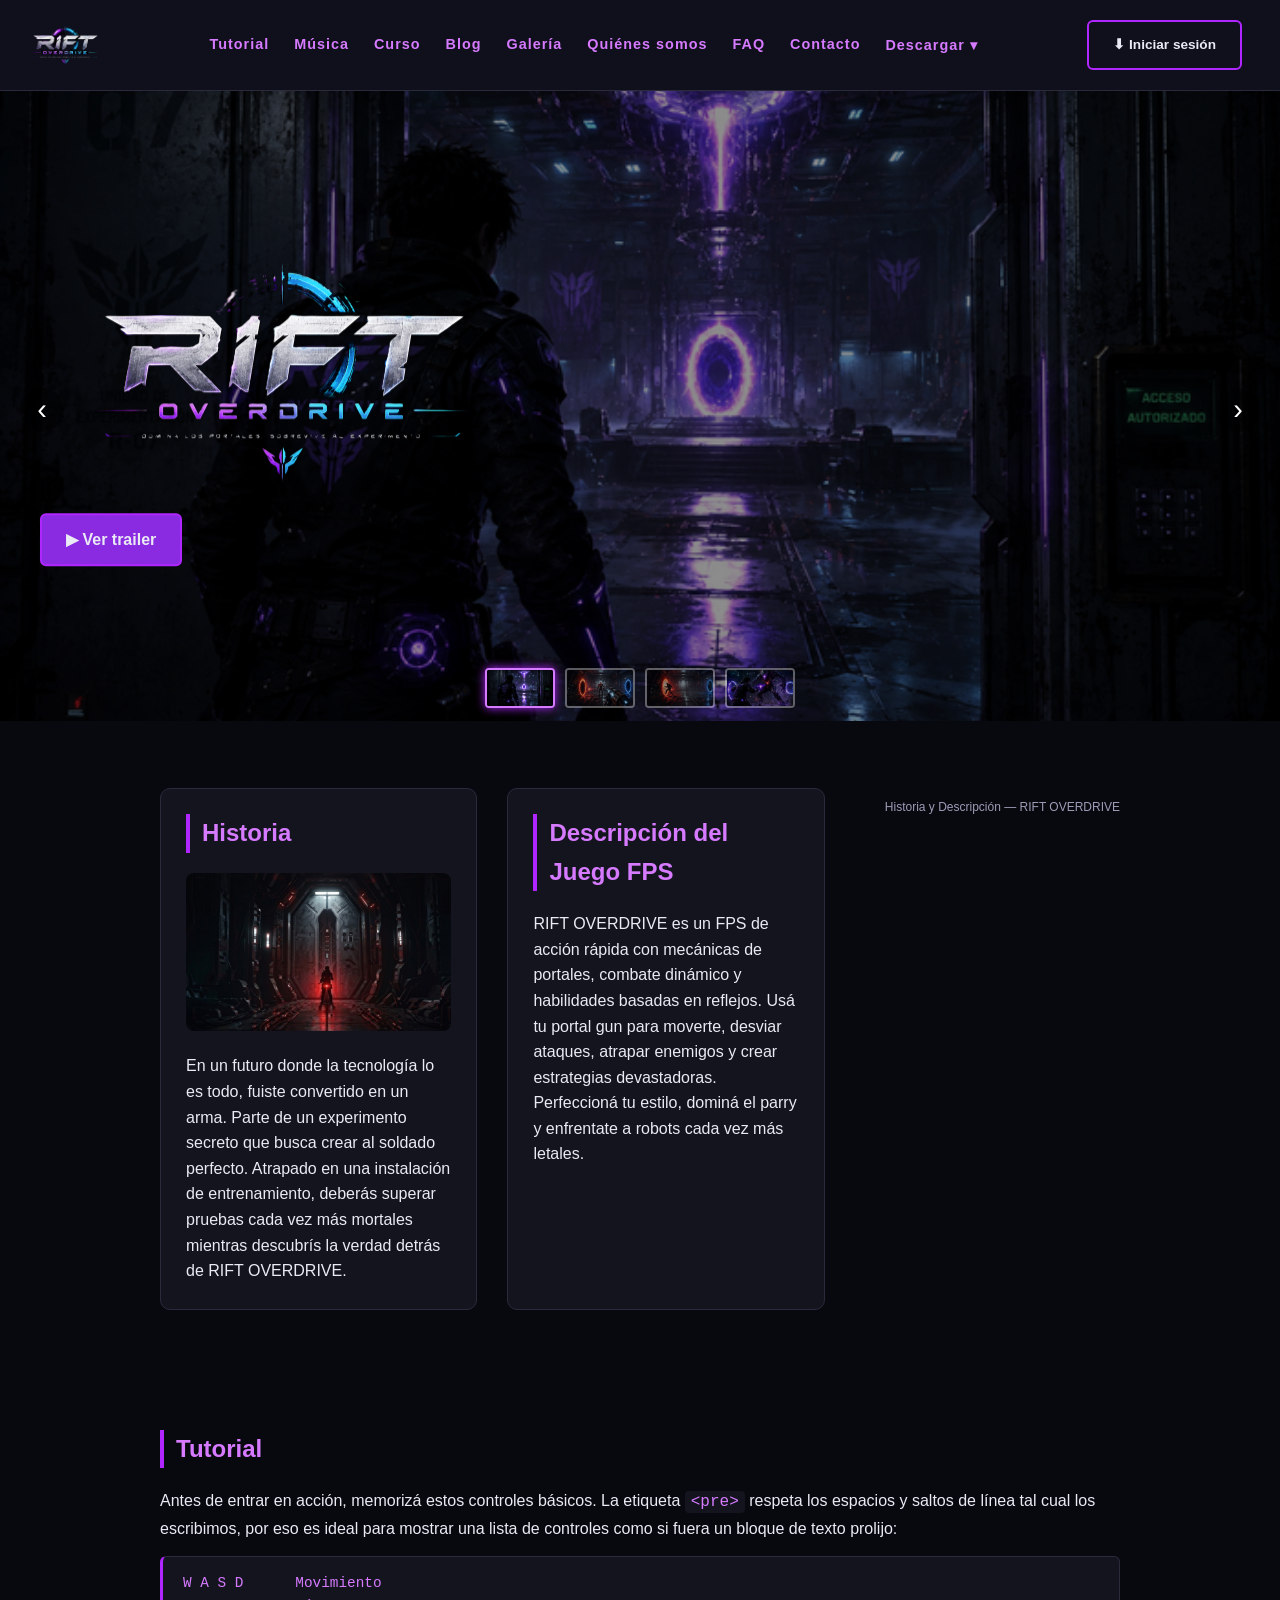
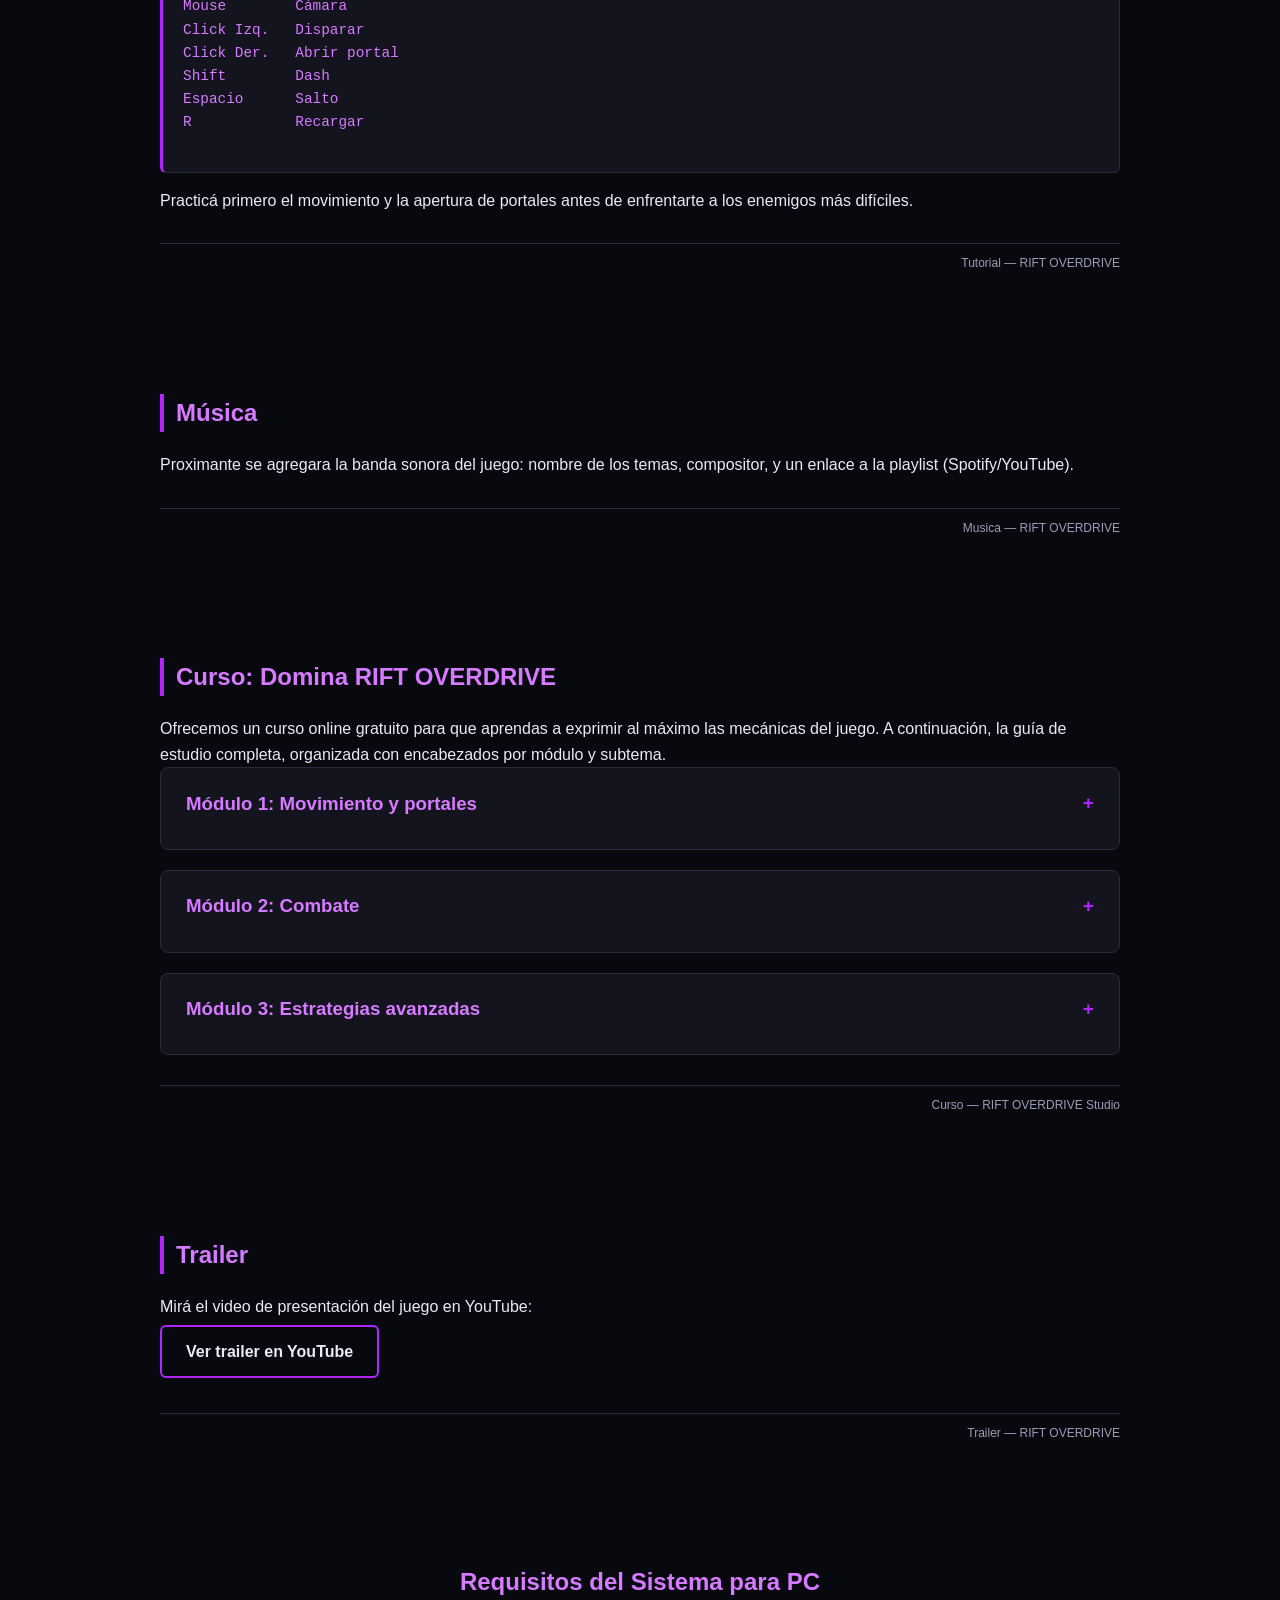
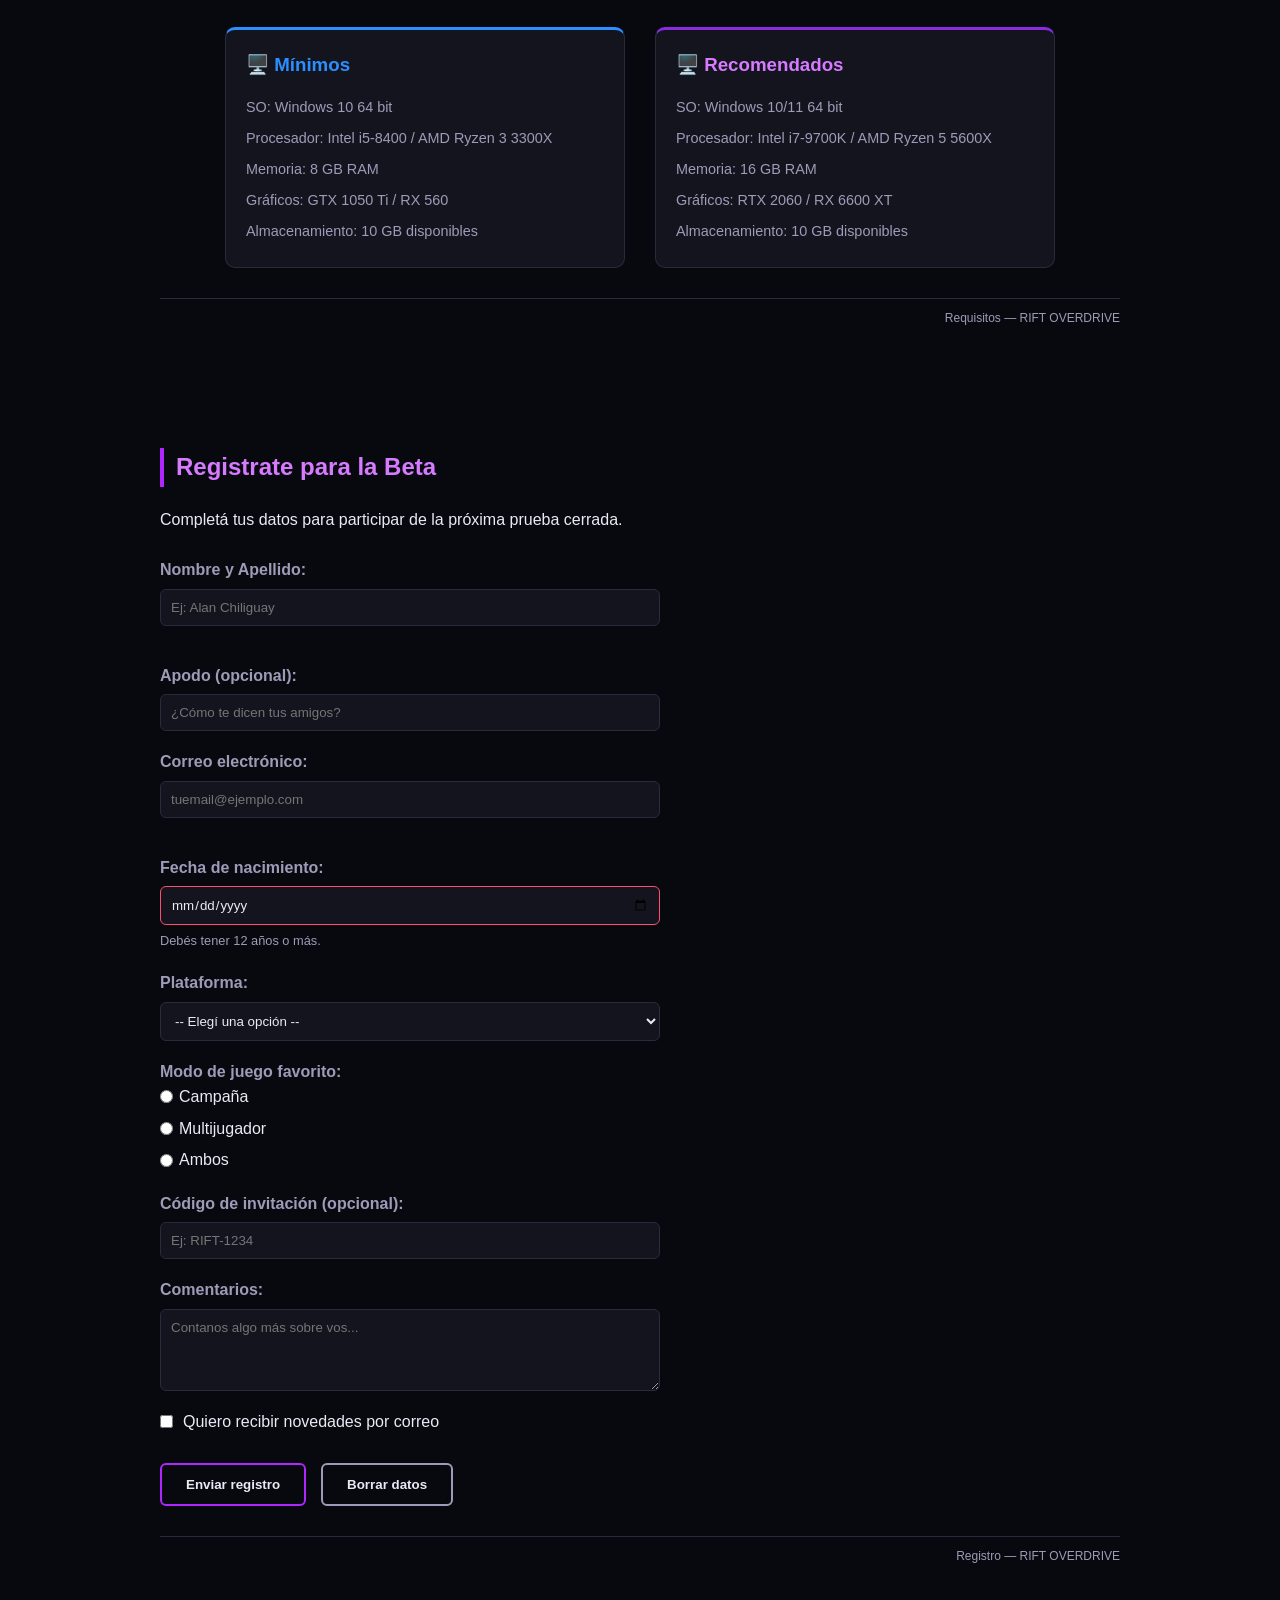
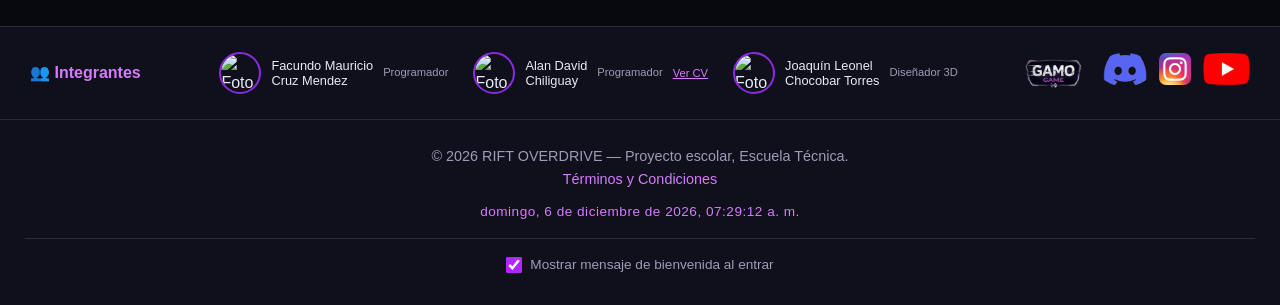
==== commit e9e7d8c7: "nuevos cambios en la pagina" ====
--- a/index.html
+++ b/index.html
@@ -26,8 +26,8 @@
       <a href="contacto.html">Contacto</a>
 
       <div class="dropdown">
-        <a href="descarga.html">Descargar ▾</a>
-        <div class="dropdown-menu">
+        <a href="descarga.html" id="btn-descargar" aria-expanded="false" aria-controls="menu-descargar">Descargar ▾</a>
+        <div class="dropdown-menu" id="menu-descargar">
           <a href="descargas/rift-overdrive-windows.zip" download>Windows</a>
           <a href="descargas/rift-overdrive-linux.zip" download>Linux</a>
         </div>
@@ -161,36 +161,54 @@
     </p>
 
     <article class="modulo">
-      <h3>Módulo 1: Movimiento y portales</h3>
-
-      <h4>1.1 Desplazamiento básico</h4>
-      <p>Manejo de cámara, salto y dash para moverte con fluidez por el mapa.</p>
-
-      <h4>1.2 Uso del portal gun</h4>
-      <p>Cómo abrir, cerrar y cruzar portales para generar atajos tácticos.</p>
-
-      <h5>1.2.1 Portales combinados</h5>
-      <p>Técnica avanzada para encadenar dos portales y ganar velocidad extra.</p>
+      <h3>
+        <button class="modulo-titulo" aria-expanded="false">
+          Módulo 1: Movimiento y portales
+          <span class="modulo-icono" aria-hidden="true">+</span>
+        </button>
+      </h3>
+      <div class="modulo-contenido">
+        <h4>1.1 Desplazamiento básico</h4>
+        <p>Manejo de cámara, salto y dash para moverte con fluidez por el mapa.</p>
+
+        <h4>1.2 Uso del portal gun</h4>
+        <p>Cómo abrir, cerrar y cruzar portales para generar atajos tácticos.</p>
+
+        <h5>1.2.1 Portales combinados</h5>
+        <p>Técnica avanzada para encadenar dos portales y ganar velocidad extra.</p>
+      </div>
     </article>
 
     <article class="modulo">
-      <h3>Módulo 2: Combate</h3>
-
-      <h4>2.1 Armas primarias</h4>
-      <p>Diferencias entre el rifle de plasma, la escopeta de pulso y el francotirador.</p>
-
-      <h4>2.2 Parry y esquive</h4>
-      <p>Cómo desviar ataques enemigos en el momento justo para contraatacar.</p>
+      <h3>
+        <button class="modulo-titulo" aria-expanded="false">
+          Módulo 2: Combate
+          <span class="modulo-icono" aria-hidden="true">+</span>
+        </button>
+      </h3>
+      <div class="modulo-contenido">
+        <h4>2.1 Armas primarias</h4>
+        <p>Diferencias entre el rifle de plasma, la escopeta de pulso y el francotirador.</p>
+
+        <h4>2.2 Parry y esquive</h4>
+        <p>Cómo desviar ataques enemigos en el momento justo para contraatacar.</p>
+      </div>
     </article>
 
     <article class="modulo">
-      <h3>Módulo 3: Estrategias avanzadas</h3>
-
-      <h4>3.1 Combos con portales</h4>
-      <p>Uso de portales durante el combate para flanquear y sorprender.</p>
-
-      <h4>3.2 Gestión de recursos</h4>
-      <p>Administración de munición y habilidades especiales en partidas largas.</p>
+      <h3>
+        <button class="modulo-titulo" aria-expanded="false">
+          Módulo 3: Estrategias avanzadas
+          <span class="modulo-icono" aria-hidden="true">+</span>
+        </button>
+      </h3>
+      <div class="modulo-contenido">
+        <h4>3.1 Combos con portales</h4>
+        <p>Uso de portales durante el combate para flanquear y sorprender.</p>
+
+        <h4>3.2 Gestión de recursos</h4>
+        <p>Administración de munición y habilidades especiales en partidas largas.</p>
+      </div>
     </article>
 
     <hr>
--- a/css/RIFT-OVERDRIVE.css
+++ b/css/RIFT-OVERDRIVE.css
@@ -115,8 +115,7 @@
   background-color: var(--fondo-seccion);
 }
 
-.dropdown:hover .dropdown-menu,
-.dropdown:focus-within .dropdown-menu {
+.dropdown-menu.abierto {
   display: block;
 }
 
@@ -751,6 +750,42 @@
   font-size: 0.9rem;
 }
 
+/* Acordeón: el título de cada módulo es un botón que muestra/oculta el contenido */
+.modulo-titulo {
+  display: flex;
+  justify-content: space-between;
+  align-items: center;
+  width: 100%;
+  background: none;
+  border: none;
+  color: inherit;
+  font: inherit;
+  text-align: left;
+  cursor: pointer;
+  padding: 0;
+}
+
+.modulo-icono {
+  font-size: 1.2rem;
+  color: var(--neon);
+  transition: transform 0.2s;
+  flex-shrink: 0;
+  margin-left: 15px;
+}
+
+.modulo.abierto .modulo-icono {
+  transform: rotate(45deg); /* el "+" gira y queda pareciendo una "x" */
+}
+
+.modulo-contenido {
+  display: none;
+}
+
+.modulo.abierto .modulo-contenido {
+  display: block;
+  margin-top: 10px;
+}
+
 /* ===================== BLOG ===================== */
 .entrada-blog {
   background-color: var(--fondo-tarjeta);
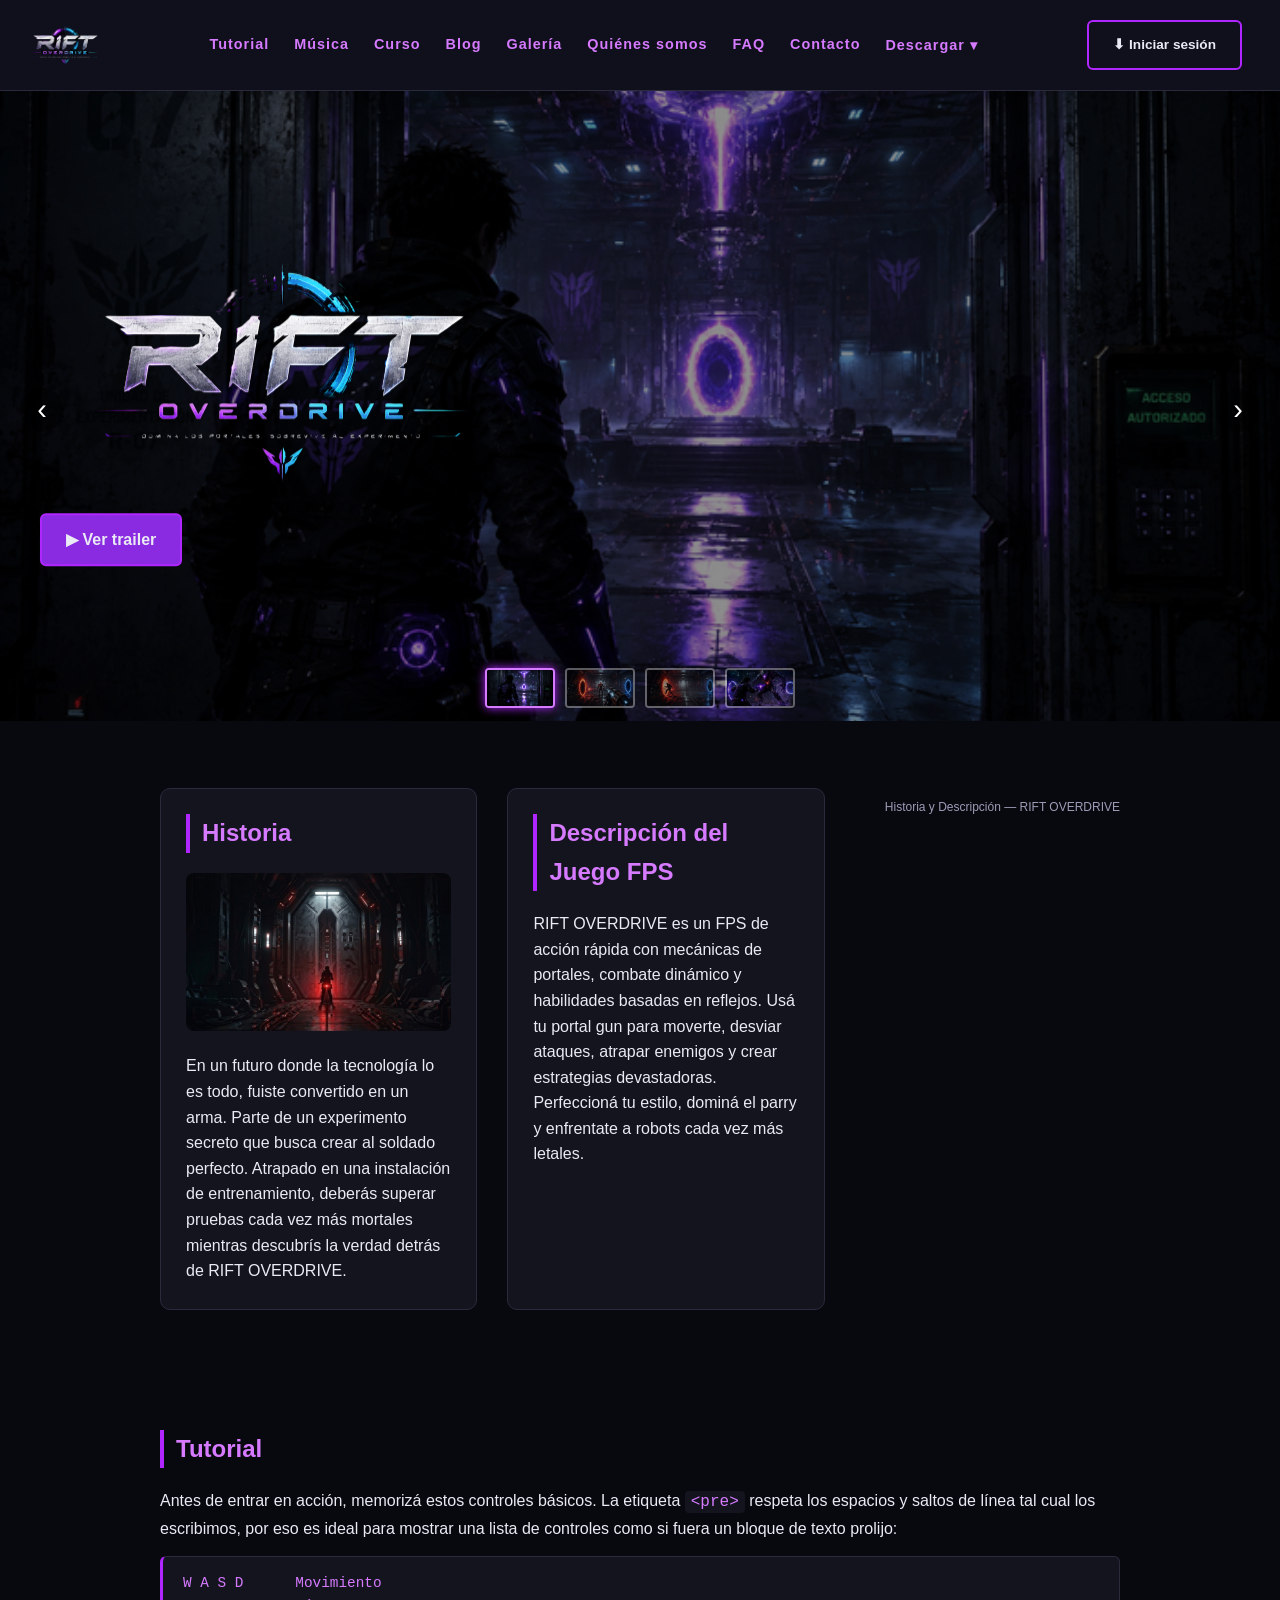
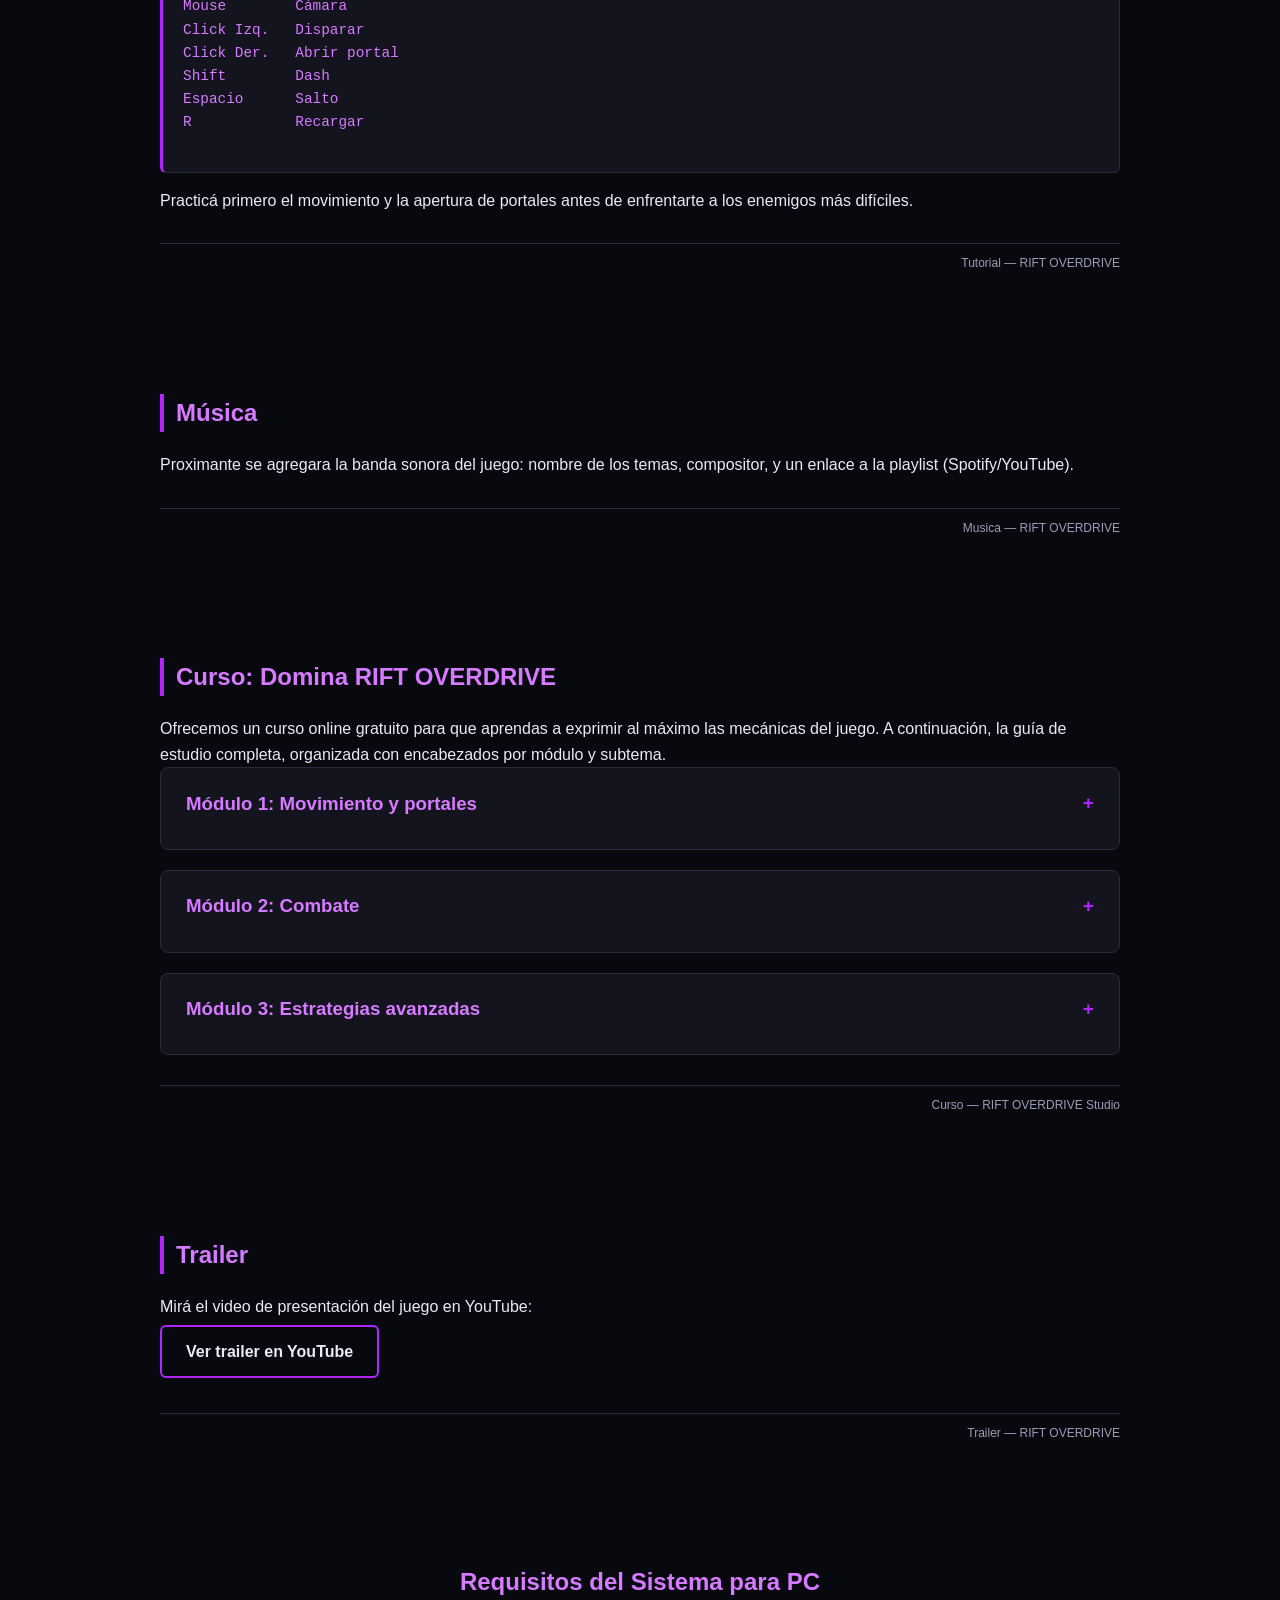
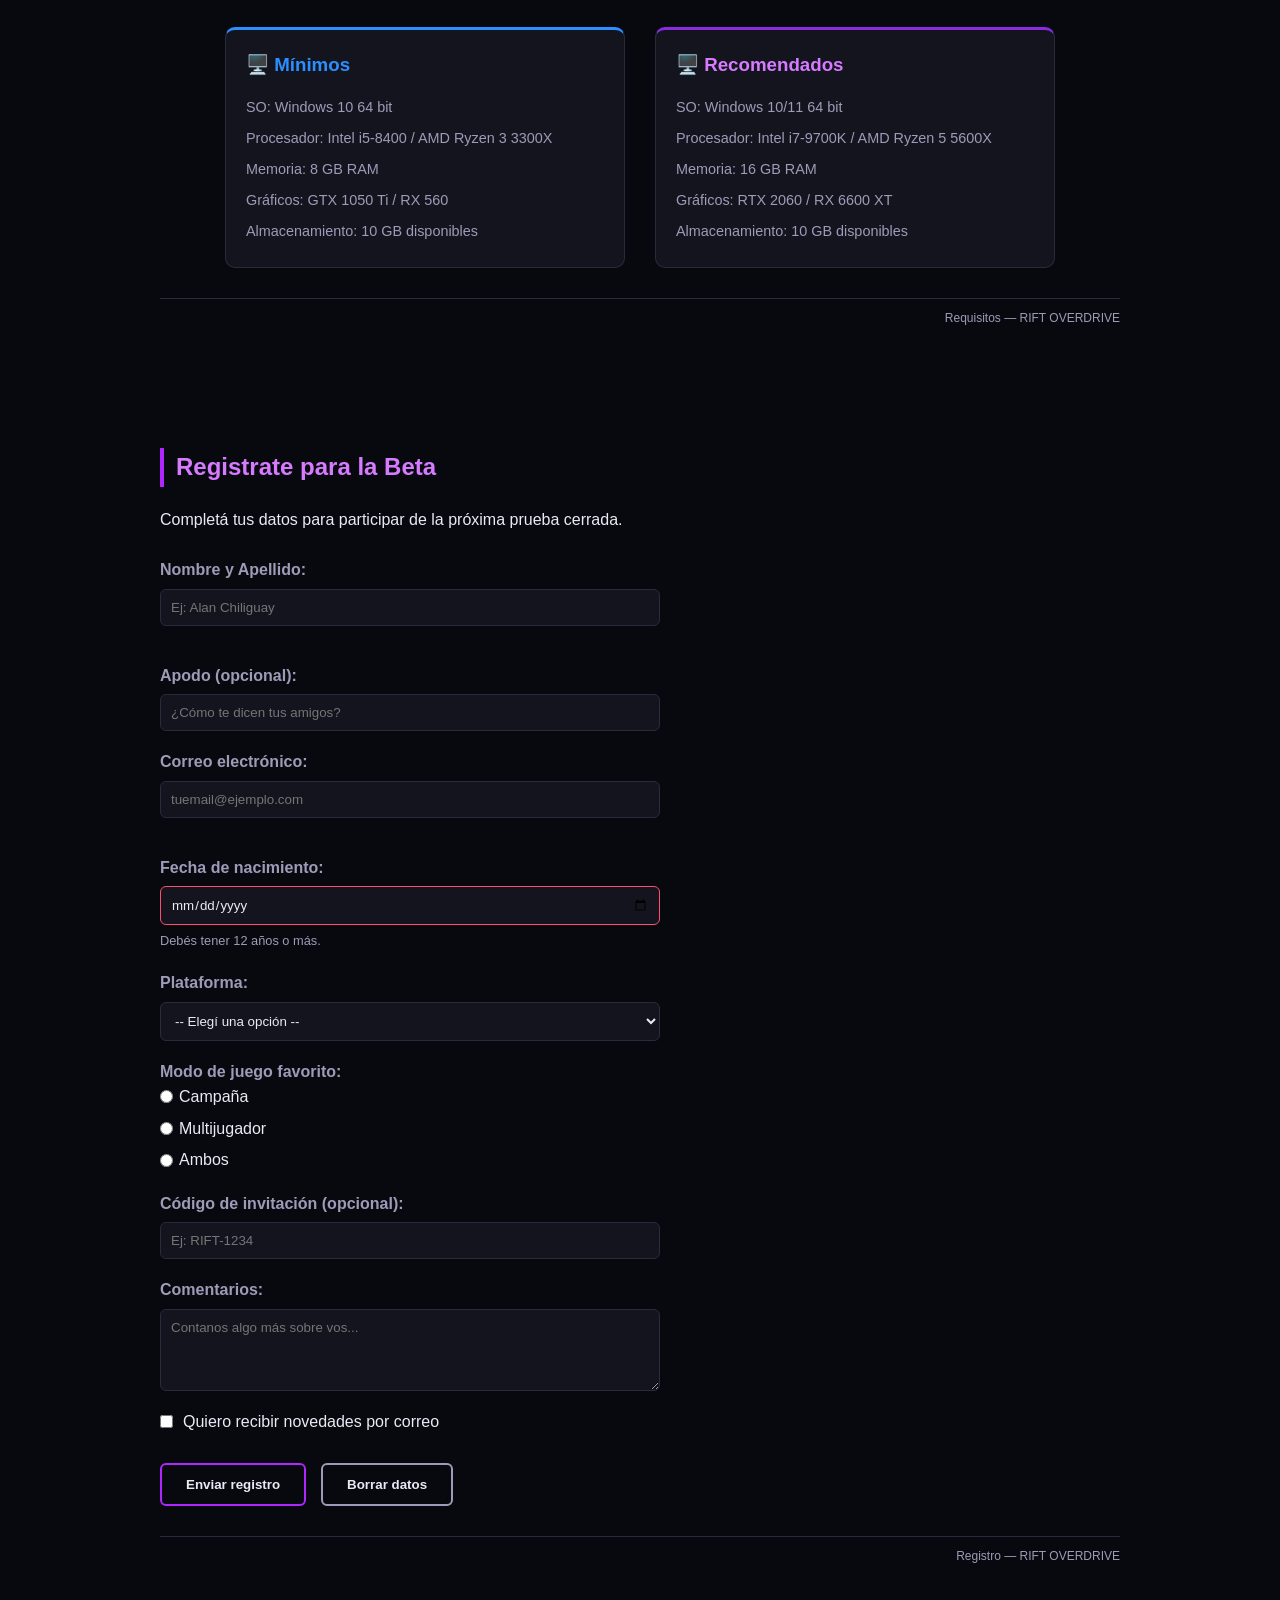
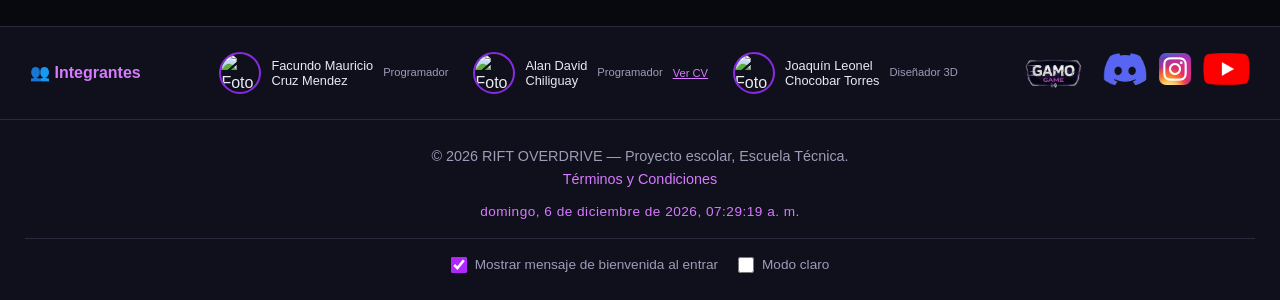
==== commit c4276cbe: "nuevos cambios en la pagina" ====
--- a/index.html
+++ b/index.html
@@ -346,6 +346,24 @@
     </footer>
   </section>
 
+  <!-- ===================== RESUMEN DEL REGISTRO (antes de enviar) ===================== -->
+  <div class="resumen-overlay" id="resumen-overlay">
+    <div class="resumen-caja">
+      <h3>Confirmá tus datos</h3>
+      <p class="resumen-aviso">Revisá que esté todo bien antes de enviar el registro.</p>
+
+      <dl class="resumen-lista" id="resumen-lista">
+        <!-- Se completa con JS al validar el formulario -->
+      </dl>
+
+      <div class="botones-form">
+        <button type="button" id="resumen-confirmar" class="boton">Confirmar y enviar</button>
+        <button type="button" id="resumen-editar" class="boton">Volver a editar</button>
+      </div>
+    </div>
+  </div>
+
+
   <!-- ===================== INTEGRANTES / FRANJA DE ESTUDIO ===================== -->
   <section id="equipo" class="franja-integrantes">
     <div class="integrantes-titulo"><span aria-hidden="true">👥</span> Integrantes</div>
@@ -399,6 +417,10 @@
         <input type="checkbox" id="toggle-bienvenida" checked>
         Mostrar mensaje de bienvenida al entrar
       </label>
+      <label class="config-item">
+        <input type="checkbox" id="toggle-modo-claro">
+        Modo claro
+      </label>
     </div>
   </footer>
 
--- a/css/RIFT-OVERDRIVE.css
+++ b/css/RIFT-OVERDRIVE.css
@@ -17,6 +17,7 @@
   margin: 0;
   padding: 0;
   box-sizing: border-box;
+  transition: background-color 0.3s, color 0.3s, border-color 0.3s;
 }
 
 body {
@@ -24,6 +25,31 @@
   color: var(--texto);
   font-family: "Segoe UI", Arial, sans-serif;
   line-height: 1.6;
+}
+
+/* ===================== MODO CLARO ===================== */
+/* Se activa agregando la clase "modo-claro" al <body> con JS.
+   Como casi todo el sitio usa var(--fondo), var(--texto), etc.,
+   con redefinir esas variables acá alcanza para repintar todo el sitio. */
+body.modo-claro {
+  --fondo: #f2f2f7;
+  --fondo-seccion: #ffffff;
+  --fondo-tarjeta: #eceaf7;
+  --neon-claro: #8a2be2;
+  --texto: #16161f;
+  --texto-suave: #45465c;
+  --borde: #d6d6e2;
+}
+
+/* ===================== FOCO VISIBLE AL NAVEGAR CON TAB ===================== */
+a:focus,
+button:focus,
+input:focus,
+select:focus,
+textarea:focus,
+[tabindex]:focus {
+  outline: 4px solid var(--neon-claro) !important;
+  outline-offset: 3px !important;
 }
 
 h1, h2, h3 {
@@ -359,6 +385,147 @@
   border: 1px solid var(--borde);
 }
 
+.galeria-item {
+  padding: 0;
+  border: none;
+  background: none;
+  cursor: pointer;
+  display: block;
+  transition: 0.2s;
+}
+
+.galeria-item img {
+  transition: 0.2s;
+}
+
+.galeria-item:hover img,
+.galeria-item:focus img {
+  box-shadow: 0 0 15px var(--neon);
+}
+
+/* ===================== LIGHTBOX (imagen ampliada de la galería) ===================== */
+.lightbox {
+  display: none;
+  position: fixed;
+  inset: 0;
+  background-color: rgba(0, 0, 0, 0.9);
+  z-index: 200;
+  align-items: center;
+  justify-content: center;
+}
+
+.lightbox.abierto {
+  display: flex;
+}
+
+.lightbox-img {
+  max-width: 85%;
+  max-height: 80%;
+  border-radius: 8px;
+  border: 1px solid var(--borde);
+  box-shadow: 0 0 30px rgba(0, 0, 0, 0.6);
+}
+
+.lightbox-cerrar {
+  position: fixed;
+  top: 20px;
+  right: 30px;
+  width: 44px;
+  height: 44px;
+  border: none;
+  border-radius: 50%;
+  background-color: rgba(0, 0, 0, 0.5);
+  color: #fff;
+  font-size: 1.3rem;
+  cursor: pointer;
+  transition: 0.2s;
+}
+
+.lightbox-cerrar:hover {
+  background-color: var(--violeta);
+  box-shadow: 0 0 12px var(--neon);
+}
+
+.lightbox-flecha {
+  position: fixed;
+  top: 50%;
+  transform: translateY(-50%);
+  width: 50px;
+  height: 50px;
+  border: none;
+  border-radius: 50%;
+  background-color: rgba(0, 0, 0, 0.5);
+  color: #fff;
+  font-size: 2rem;
+  line-height: 1;
+  cursor: pointer;
+  transition: 0.2s;
+}
+
+.lightbox-flecha:hover {
+  background-color: var(--violeta);
+  box-shadow: 0 0 12px var(--neon);
+}
+
+.lightbox-flecha-izq {
+  left: 20px;
+}
+
+.lightbox-flecha-der {
+  right: 20px;
+}
+
+/* ===================== RESUMEN DEL FORMULARIO (antes de enviar) ===================== */
+.resumen-overlay {
+  display: none;
+  position: fixed;
+  inset: 0;
+  background-color: rgba(0, 0, 0, 0.85);
+  z-index: 250;
+  align-items: center;
+  justify-content: center;
+  padding: 20px;
+}
+
+.resumen-overlay.abierto {
+  display: flex;
+}
+
+.resumen-caja {
+  background-color: var(--fondo-tarjeta);
+  border: 1px solid var(--borde);
+  border-radius: 10px;
+  padding: 30px;
+  max-width: 500px;
+  width: 100%;
+  max-height: 85vh;
+  overflow-y: auto;
+}
+
+.resumen-aviso {
+  color: var(--texto-suave);
+  font-size: 0.9rem;
+  margin-top: 5px;
+}
+
+.resumen-lista {
+  margin: 20px 0;
+}
+
+.resumen-lista dt {
+  color: var(--texto-suave);
+  font-size: 0.8rem;
+  text-transform: uppercase;
+  letter-spacing: 0.5px;
+  margin-top: 12px;
+}
+
+.resumen-lista dd {
+  color: var(--texto);
+  font-weight: bold;
+  margin-left: 0;
+}
+
 /* ===================== REQUISITOS ===================== */
 .requisitos-grid {
   display: flex;
@@ -904,6 +1071,10 @@
   margin-top: 15px;
   padding-top: 15px;
   border-top: 1px solid var(--borde);
+  display: flex;
+  flex-wrap: wrap;
+  justify-content: center;
+  gap: 20px;
 }
 
 .reloj-tiempo {
